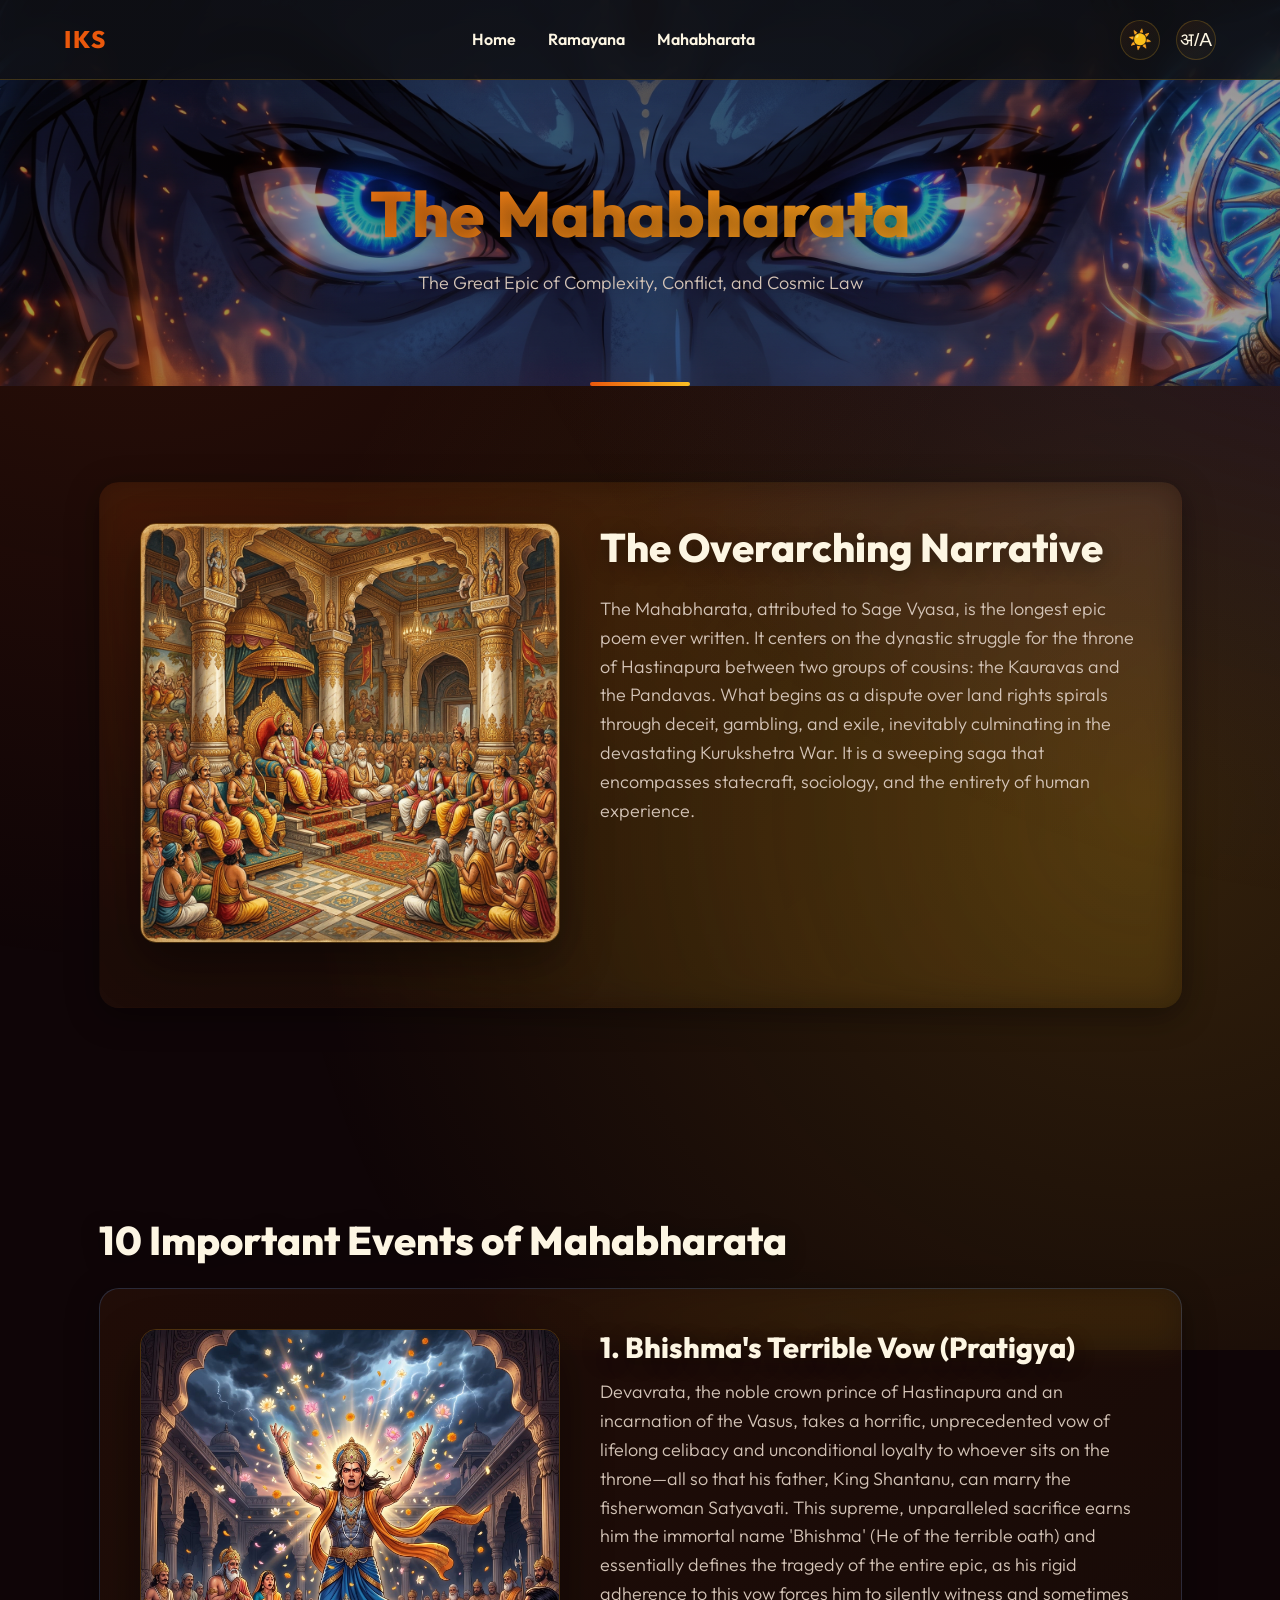
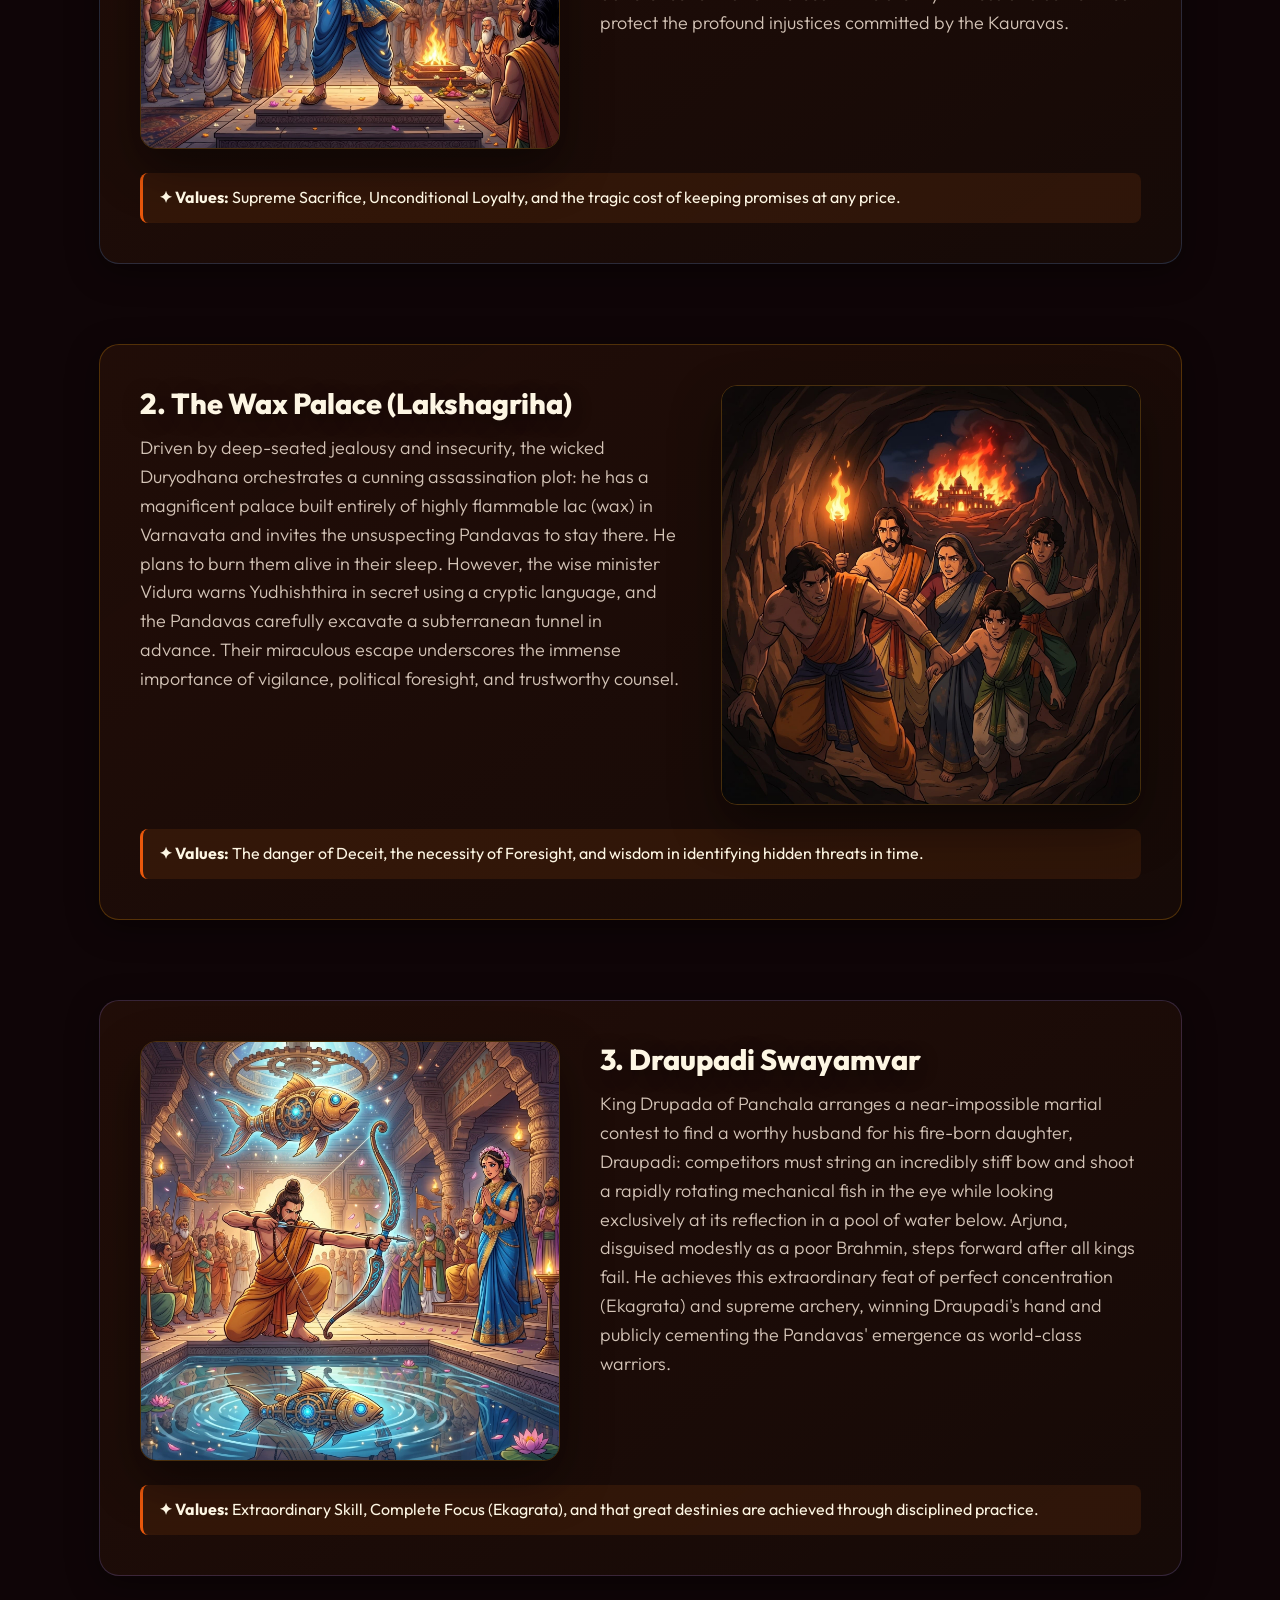
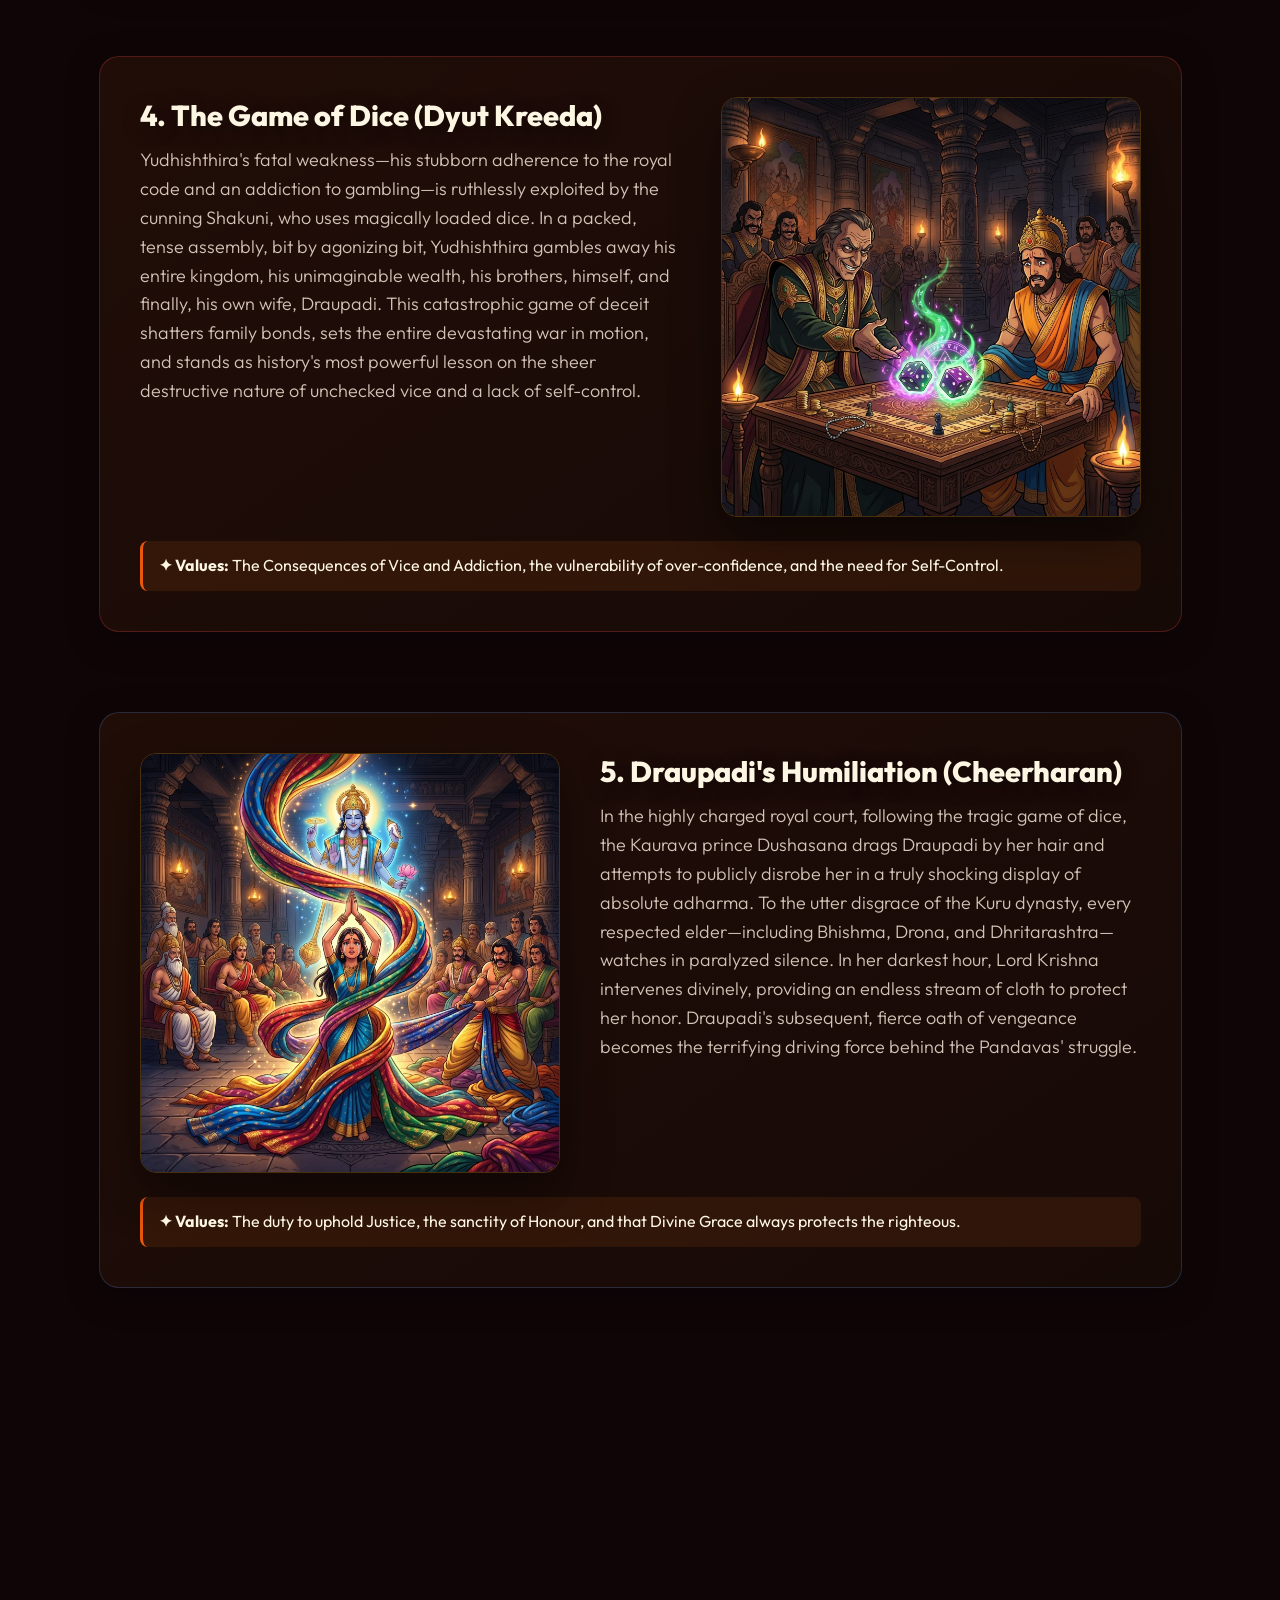
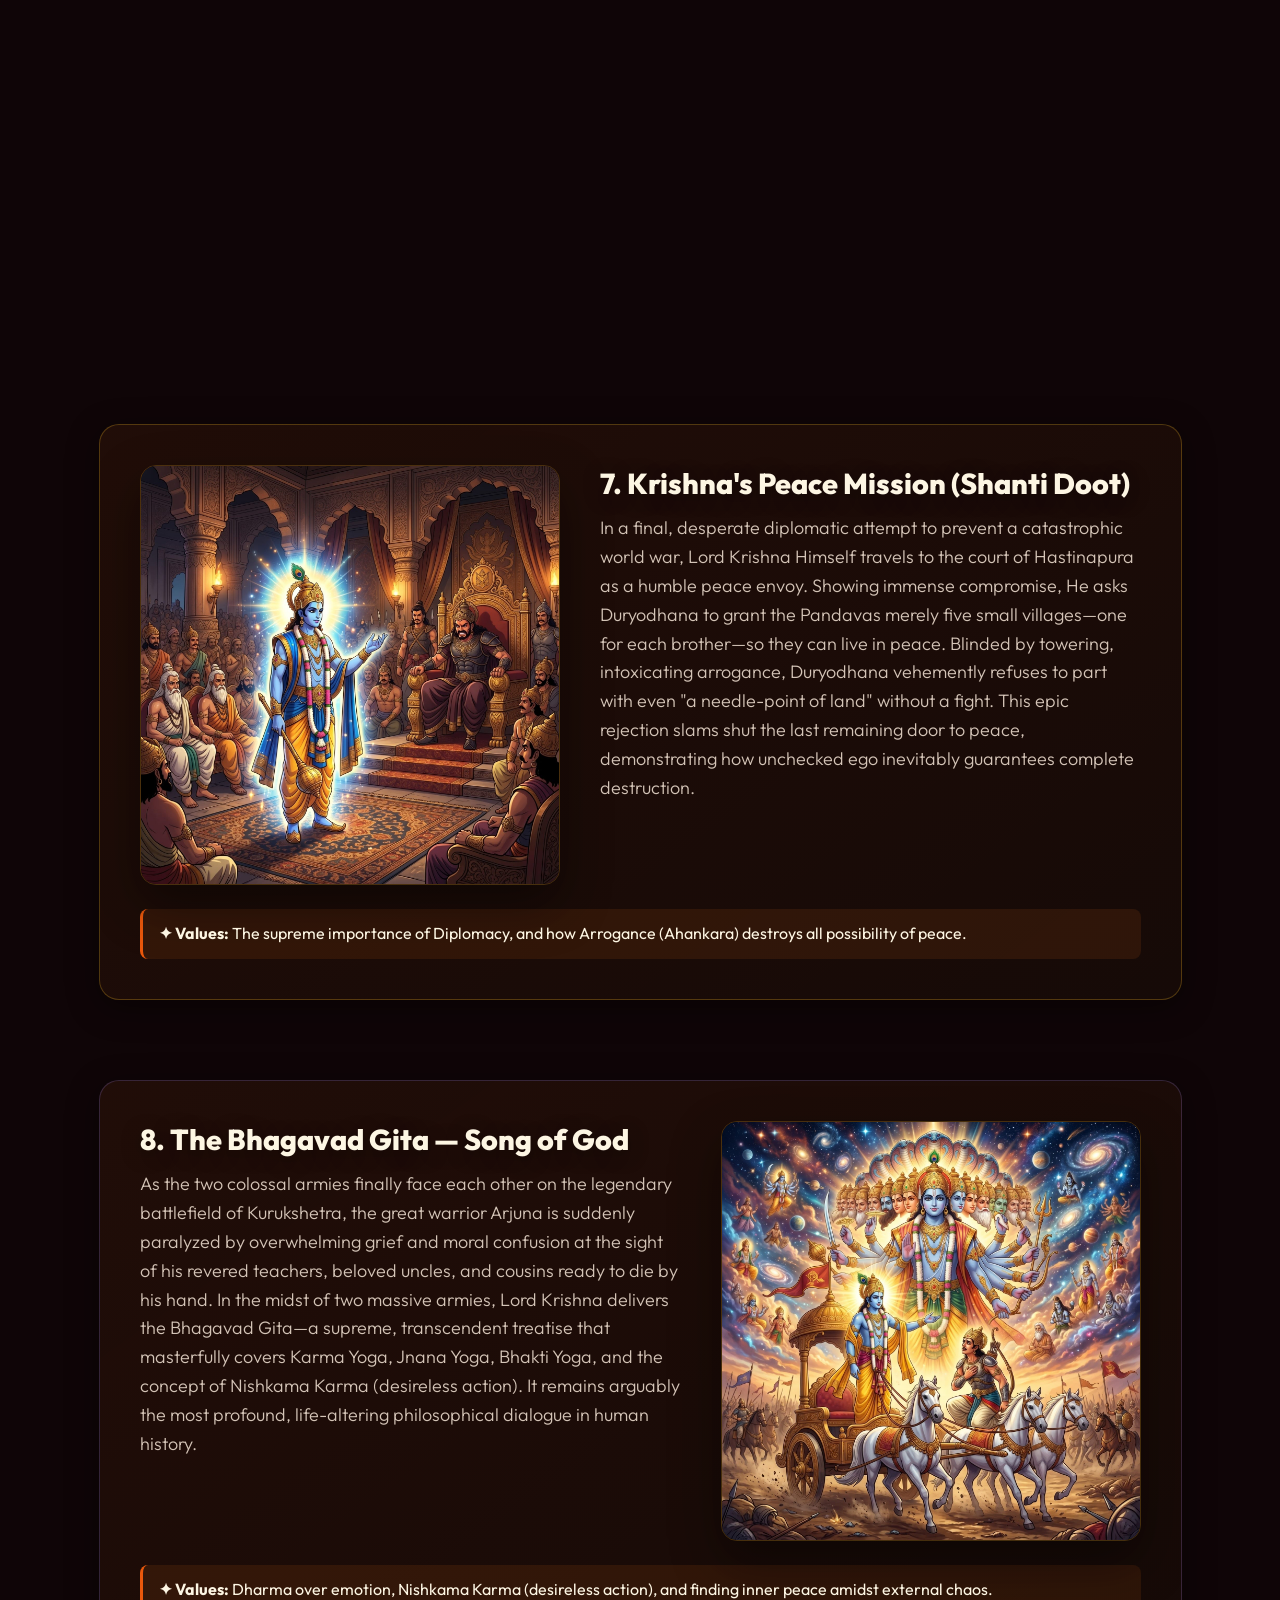
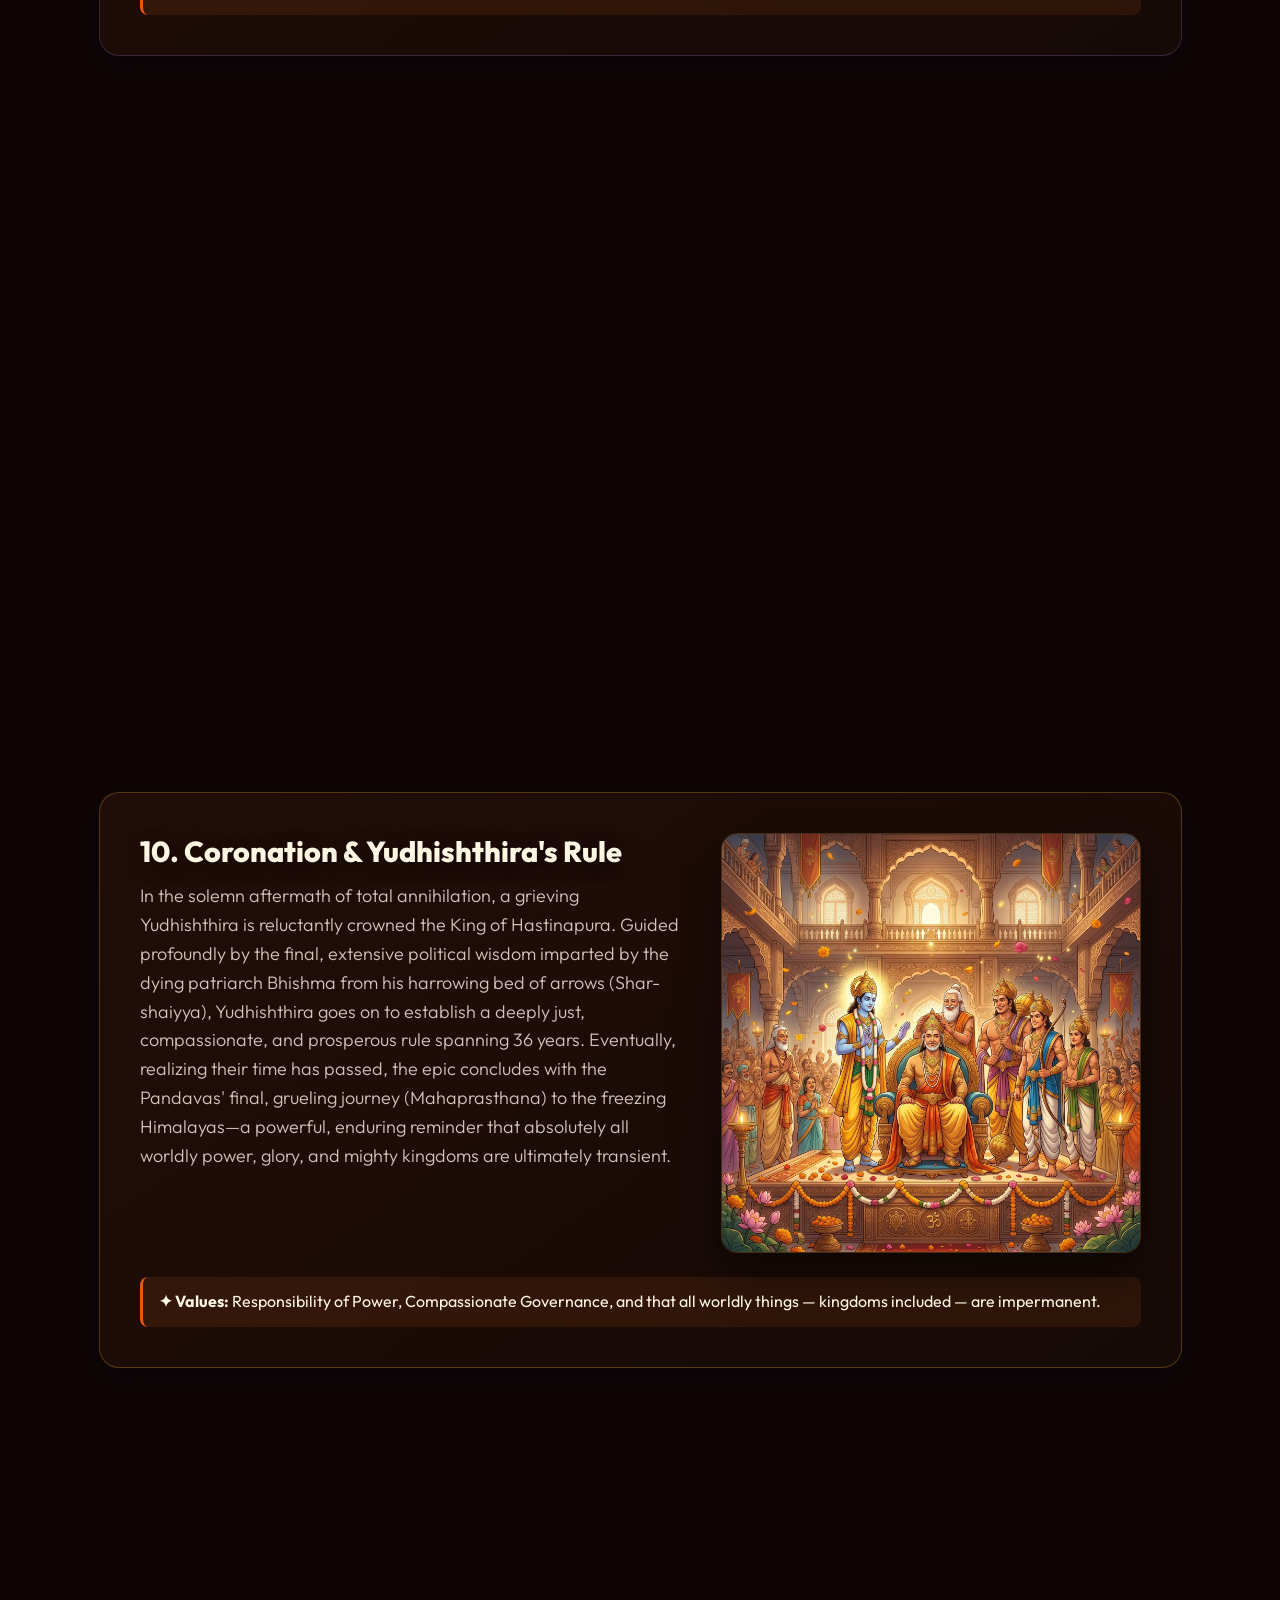
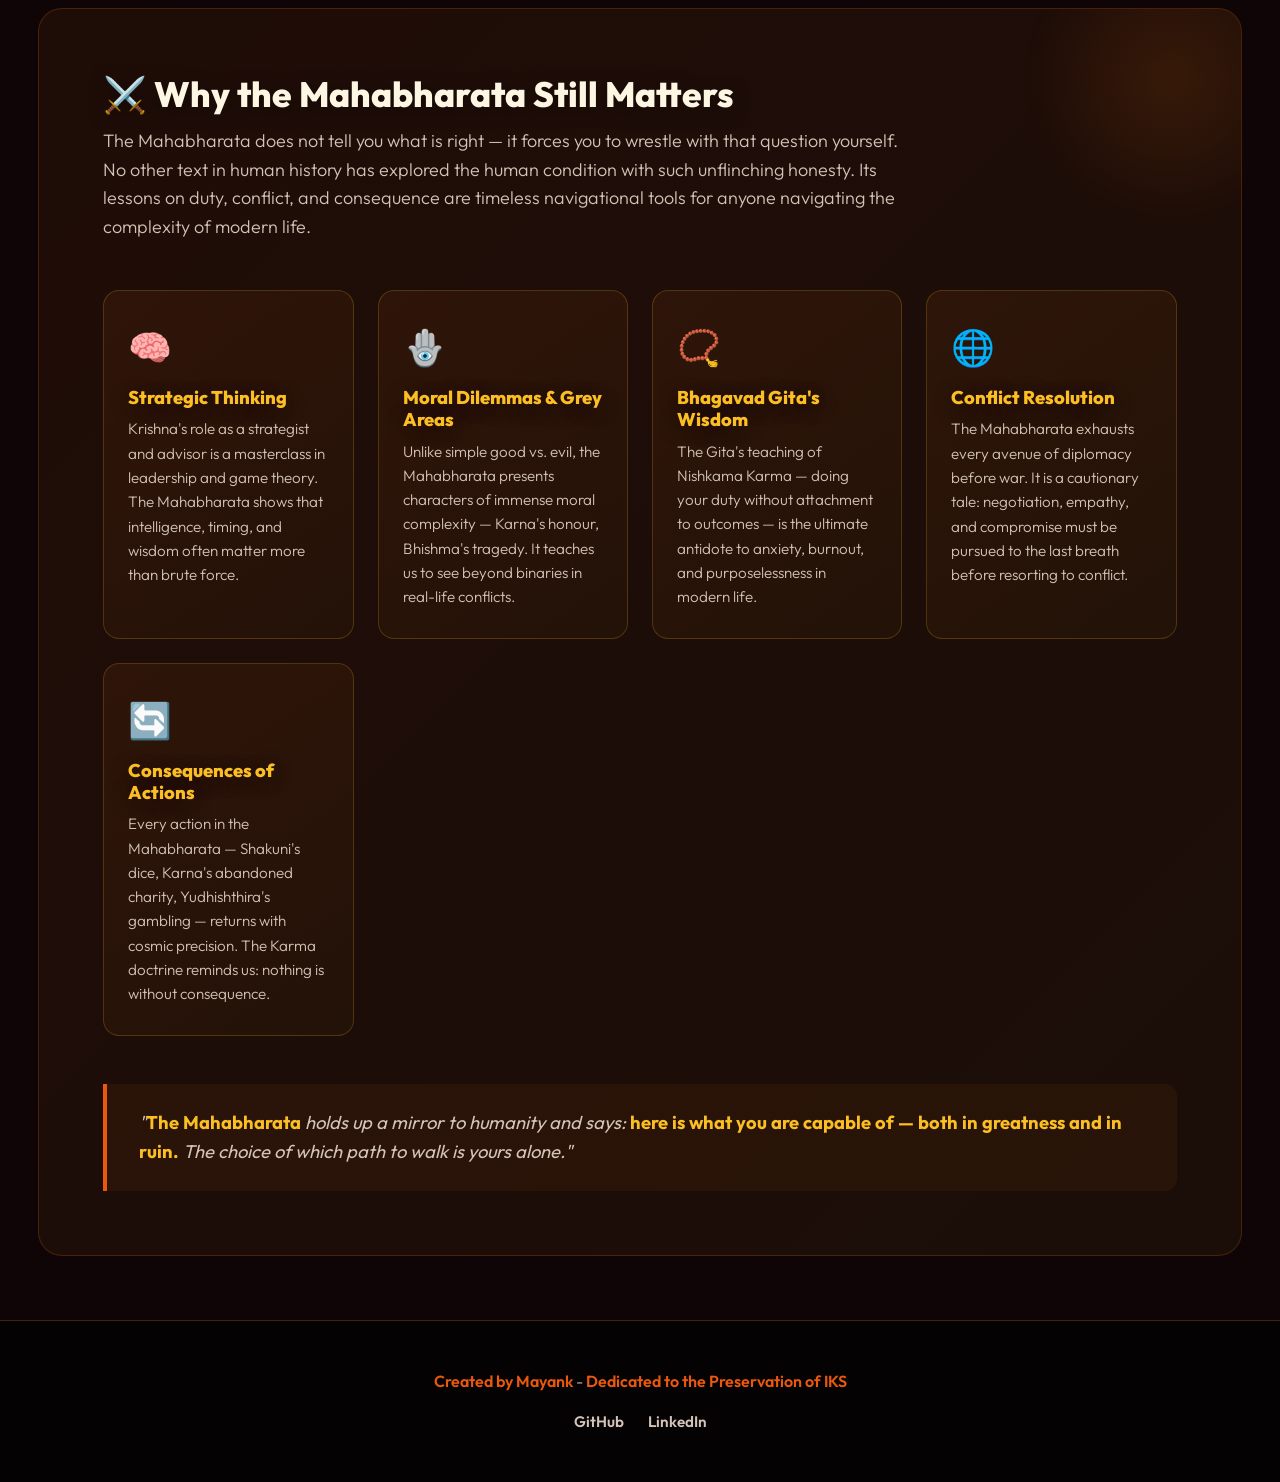
==== mahabharata.html @ 6fbc436e "Initial Commit" ====
<!DOCTYPE html>
<html lang="en">
<head>
    <meta charset="UTF-8">
    <meta name="viewport" content="width=device-width, initial-scale=1.0">
    <title>The Mahabharata - Indian Knowledge System</title>
    <meta name="description" content="Explore the Mahabharata, the complex narrative, characters, and the profound wisdom of the Bhagavad Gita.">
    <link rel="stylesheet" href="style.css">
</head>
<body class="lang-en">

    <nav>
        <a href="index.html" class="logo">
            <span class="en">IKS</span><span class="hi">आई.के.एस</span> <span style="color: var(--accent-primary);">
        </a>
        <ul class="nav-links">
            <li><a href="index.html"><span class="en">Home</span><span class="hi">होम</span></a></li>
            <li><a href="ramayana.html"><span class="en">Ramayana</span><span class="hi">रामायण</span></a></li>
            <li><a href="mahabharata.html"><span class="en">Mahabharata</span><span class="hi">महाभारत</span></a></li>
        </ul>
        <div class="controls">
            <button id="theme-toggle" class="icon-btn" title="Toggle Theme">☀️</button>
            <button id="lang-toggle" class="icon-btn" title="Toggle Language">अ/A</button>
        </div>
    </nav>

    <header class="page-header mahabharata-header fade-in">
        <h1><span class="en">The Mahabharata</span><span class="hi">महाभारत</span></h1>
        <p><span class="en">The Great Epic of Complexity, Conflict, and Cosmic Law</span><span class="hi">जटिलता, संघर्ष और ब्रह्मांडीय नियम का महान महाकाव्य</span></p>
    </header>

    <main class="content-section">
        <section class="fade-in">
            <div class="feature-block">
                <img src="images/hastinapura_court.png" alt="The royal court of Hastinapura">
                <h2><span class="en">The Overarching Narrative</span><span class="hi">समग्र कथा</span></h2>
                <p><span class="en">The Mahabharata, attributed to Sage Vyasa, is the longest epic poem ever written. It centers on the dynastic struggle for the throne of Hastinapura between two groups of cousins: the Kauravas and the Pandavas. What begins as a dispute over land rights spirals through deceit, gambling, and exile, inevitably culminating in the devastating Kurukshetra War. It is a sweeping saga that encompasses statecraft, sociology, and the entirety of human experience.</span><span class="hi">महर्षि व्यास द्वारा रचित महाभारत, अब तक लिखी गई सबसे लंबी महाकाव्य कविता है। यह हस्तिनापुर के सिंहासन के लिए चचेरे भाइयों के दो समूहों: कौरवों और पांडवों के बीच संघर्ष पर केंद्रित है। भूमि अधिकारों पर विवाद के रूप में जो शुरू होता है, वह छल, जुआ और वनवास से होते हुए कुरुक्षेत्र के विनाशकारी युद्ध में परिणत होता है।</span></p>
            </div>
        </section>

        <!-- 10 Events Section -->
        <section class="events-section">
            <h2 class="fade-in"><span class="en">10 Important Events of Mahabharata</span><span class="hi">महाभारत की 10 प्रमुख घटनाएँ</span></h2>

            <div class="feature-block glow-blue slide-left">
                <img src="images/m1.jpeg" alt="Bhishma's Vow">
                <h3><span class="en">1. Bhishma's Terrible Vow (Pratigya)</span><span class="hi">१. भीष्म प्रतिज्ञा</span></h3>
                <p><span class="en">Devavrata, the noble crown prince of Hastinapura and an incarnation of the Vasus, takes a horrific, unprecedented vow of lifelong celibacy and unconditional loyalty to whoever sits on the throne—all so that his father, King Shantanu, can marry the fisherwoman Satyavati. This supreme, unparalleled sacrifice earns him the immortal name 'Bhishma' (He of the terrible oath) and essentially defines the tragedy of the entire epic, as his rigid adherence to this vow forces him to silently witness and sometimes protect the profound injustices committed by the Kauravas.</span><span class="hi">हस्तिनापुर के महान युवराज और वसुओं के अवतार देवव्रत, आजीवन ब्रह्मचर्य और सिंहासन पर बैठने वाले के प्रति बिना शर्त निष्ठा का एक भयानक, अभूतपूर्व संकल्प लेते हैं—ताकि उनके पिता, राजा शांतनु, मछुआरे की बेटी सत्यवती से विवाह कर सकें। यह सर्वोच्च, अद्वितीय त्याग उन्हें 'भीष्म' (भयानक प्रतिज्ञा वाला) का अमर नाम देता है और अनिवार्य रूप से पूरे महाकाव्य की त्रासदी को परिभाषित करता है, क्योंकि इस व्रत के प्रति उनका कठोर पालन उन्हें कौरवों द्वारा किए गए गहरे अन्यायों को चुपचाप देखने और कभी-कभी उनकी रक्षा करने के लिए मजबूर करता है।</span></p>
                <div class="values"><strong><span class="en">✦ Values:</span><span class="hi">✦ मूल्य:</span></strong> <span class="en">Supreme Sacrifice, Unconditional Loyalty, and the tragic cost of keeping promises at any price.</span><span class="hi">सर्वोच्च त्याग, बिना शर्त निष्ठा, और किसी भी कीमत पर वचन निभाने की दुखद कीमत।</span></div>
            </div>

            <div class="feature-block right-img glow-amber slide-right">
                <img src="images/m2.jpeg" alt="The Wax Palace">
                <h3><span class="en">2. The Wax Palace (Lakshagriha)</span><span class="hi">२. लाक्षागृह षड्यंत्र</span></h3>
                <p><span class="en">Driven by deep-seated jealousy and insecurity, the wicked Duryodhana orchestrates a cunning assassination plot: he has a magnificent palace built entirely of highly flammable lac (wax) in Varnavata and invites the unsuspecting Pandavas to stay there. He plans to burn them alive in their sleep. However, the wise minister Vidura warns Yudhishthira in secret using a cryptic language, and the Pandavas carefully excavate a subterranean tunnel in advance. Their miraculous escape underscores the immense importance of vigilance, political foresight, and trustworthy counsel.</span><span class="hi">गहरी ईर्ष्या और असुरक्षा से प्रेरित होकर, दुष्ट दुर्योधन एक चतुर हत्या की साजिश रचता है: वह वारणावत में पूरी तरह से अत्यधिक ज्वलनशील लाख (मोम) से बना एक शानदार महल बनवाता है और वहां रहने के लिए अनजान पांडवों को आमंत्रित करता है। वह उन्हें नींद में जिंदा जलाने की योजना बनाता है। हालाँकि, बुद्धिमान मंत्री विदुर गुप्त भाषा का उपयोग करके युधिष्ठिर को चेतावनी देते हैं, और पांडव पहले से ही एक भूमिगत सुरंग खोद लेते हैं। उनका चमत्कारिक रूप से बचना सतर्कता, राजनीतिक दूरदर्शिता और भरोसेमंद सलाह के अपार महत्व को रेखांकित करता है।</span></p>
                <div class="values"><strong><span class="en">✦ Values:</span><span class="hi">✦ मूल्य:</span></strong> <span class="en">The danger of Deceit, the necessity of Foresight, and wisdom in identifying hidden threats in time.</span><span class="hi">छल का खतरा, दूरदर्शिता की आवश्यकता, और समय पर छिपे खतरों की पहचान में बुद्धिमानी।</span></div>
            </div>

            <div class="feature-block glow-purple slide-left">
                <img src="images/m3.jpeg" alt="Draupadi Swayamvar">
                <h3><span class="en">3. Draupadi Swayamvar</span><span class="hi">३. द्रौपदी स्वयंवर</span></h3>
                <p><span class="en">King Drupada of Panchala arranges a near-impossible martial contest to find a worthy husband for his fire-born daughter, Draupadi: competitors must string an incredibly stiff bow and shoot a rapidly rotating mechanical fish in the eye while looking exclusively at its reflection in a pool of water below. Arjuna, disguised modestly as a poor Brahmin, steps forward after all kings fail. He achieves this extraordinary feat of perfect concentration (Ekagrata) and supreme archery, winning Draupadi's hand and publicly cementing the Pandavas' emergence as world-class warriors.</span><span class="hi">पांचाल के राजा द्रुपद अपनी अग्नि से जन्मी बेटी, द्रौपदी के लिए एक योग्य पति खोजने के लिए लगभग असंभव मार्शल प्रतियोगिता का आयोजन करते हैं: प्रतियोगियों को एक अविश्वसनीय रूप से कठोर धनुष पर प्रत्यंचा चढ़ानी होती है और नीचे पानी के कुंड में केवल उसके प्रतिबिंब को देखते हुए तेजी से घूमती हुई यांत्रिक मछली की आंख में तीर मारना होता है। सभी राजाओं के विफल होने के बाद, एक गरीब ब्राह्मण के रूप में छद्म वेश में अर्जुन आगे आते हैं। वह पूर्ण एकाग्रता और सर्वोच्च तीरंदाजी का यह असाधारण कार्य करते हैं, द्रौपदी का हाथ जीतते हैं और सार्वजनिक रूप से विश्व स्तरीय योद्धाओं के रूप में पांडवों के उदय को मजबूत करते हैं।</span></p>
                <div class="values"><strong><span class="en">✦ Values:</span><span class="hi">✦ मूल्य:</span></strong> <span class="en">Extraordinary Skill, Complete Focus (Ekagrata), and that great destinies are achieved through disciplined practice.</span><span class="hi">असाधारण कौशल, पूर्ण एकाग्रता (एकाग्रता), और महान नियति अनुशासित अभ्यास से प्राप्त होती है।</span></div>
            </div>

            <div class="feature-block right-img glow-red slide-right">
                <img src="images/m4.jpeg" alt="The Game of Dice">
                <h3><span class="en">4. The Game of Dice (Dyut Kreeda)</span><span class="hi">४. द्यूत क्रीड़ा</span></h3>
                <p><span class="en">Yudhishthira's fatal weakness—his stubborn adherence to the royal code and an addiction to gambling—is ruthlessly exploited by the cunning Shakuni, who uses magically loaded dice. In a packed, tense assembly, bit by agonizing bit, Yudhishthira gambles away his entire kingdom, his unimaginable wealth, his brothers, himself, and finally, his own wife, Draupadi. This catastrophic game of deceit shatters family bonds, sets the entire devastating war in motion, and stands as history's most powerful lesson on the sheer destructive nature of unchecked vice and a lack of self-control.</span><span class="hi">युधिष्ठिर की घातक कमजोरी—शाही संहिता का कठोरता से पालन और जुए की लत—का चालाक शकुनि द्वारा बेरहमी से फायदा उठाया जाता है, जो जादुई रूप से नियंत्रित पासे का उपयोग करता है। एक भरी हुई, तनावपूर्ण सभा में, धीरे-धीरे, युधिष्ठिर अपना पूरा राज्य, अपनी अकल्पनीय संपत्ति, अपने भाइयों, खुद को और अंततः, अपनी पत्नी, द्रौपदी को दांव पर लगा देते हैं। छल का यह विनाशकारी खेल पारिवारिक बंधनों को तोड़ देता है, पूरे विनाशकारी युद्ध को गति देता है, और अनियंत्रित बुराई और आत्म-नियंत्रण की कमी की विनाशकारी प्रकृति पर इतिहास के सबसे शक्तिशाली सबक के रूप में खड़ा है।</span></p>
                <div class="values"><strong><span class="en">✦ Values:</span><span class="hi">✦ मूल्य:</span></strong> <span class="en">The Consequences of Vice and Addiction, the vulnerability of over-confidence, and the need for Self-Control.</span><span class="hi">व्यसन और लत के परिणाम, अति-आत्मविश्वास की कमज़ोरी, और आत्म-नियंत्रण की आवश्यकता।</span></div>
            </div>

            <div class="feature-block glow-blue slide-left">
                <img src="images/m5.jpeg" alt="Draupadi Cheerharan">
                <h3><span class="en">5. Draupadi's Humiliation (Cheerharan)</span><span class="hi">५. द्रौपदी चीरहरण</span></h3>
                <p><span class="en">In the highly charged royal court, following the tragic game of dice, the Kaurava prince Dushasana drags Draupadi by her hair and attempts to publicly disrobe her in a truly shocking display of absolute adharma. To the utter disgrace of the Kuru dynasty, every respected elder—including Bhishma, Drona, and Dhritarashtra—watches in paralyzed silence. In her darkest hour, Lord Krishna intervenes divinely, providing an endless stream of cloth to protect her honor. Draupadi's subsequent, fierce oath of vengeance becomes the terrifying driving force behind the Pandavas' struggle.</span><span class="hi">शाही दरबार में, जुए के दुखद खेल के बाद, कौरव राजकुमार दुशासन द्रौपदी को उसके बालों से घसीटता है और पूर्ण अधर्म के एक चौंकाने वाले प्रदर्शन में उसे सार्वजनिक रूप से निर्वस्त्र करने का प्रयास करता है। कुरु वंश के घोर अपमान के लिए, हर सम्मानित बुजुर्ग—जिसमें भीष्म, द्रोण और धृतराष्ट्र शामिल हैं—लकवाग्रस्त मौन में देखते हैं। उसके सबसे अंधकारमय समय में, भगवान कृष्ण दिव्य रूप से हस्तक्षेप करते हैं, उसके सम्मान की रक्षा के लिए कपड़े की एक अंतहीन धारा प्रदान करते हैं। द्रौपदी की बाद की, प्रतिशोध की भयंकर शपथ पांडवों के संघर्ष के पीछे भयानक प्रेरक शक्ति बन जाती है।</span></p>
                <div class="values"><strong><span class="en">✦ Values:</span><span class="hi">✦ मूल्य:</span></strong> <span class="en">The duty to uphold Justice, the sanctity of Honour, and that Divine Grace always protects the righteous.</span><span class="hi">न्याय बनाए रखने का कर्तव्य, सम्मान की पवित्रता, और दिव्य कृपा हमेशा धर्मी की रक्षा करती है।</span></div>
            </div>

            <div class="feature-block right-img glow-green slide-right">
                <img src="images/m6.jpeg" alt="Thirteen Years of Exile">
                <h3><span class="en">6. Thirteen Years of Exile & Incognito</span><span class="hi">६. वनवास और अज्ञातवास</span></h3>
                <p><span class="en">Bound by the harsh terms of their defeat in the dice game, the royal Pandavas are forced to endure 12 grueling years of forest exile (Vanvas) followed by 1 terrifying year living completely incognito (Agyatavas) in the kingdom of Virata. Rather than despairing, they use this transformative period to develop profound patience, massive physical endurance, and deep spiritual clarity. Arjuna travels to the heavens to acquire devastating divine weapons (Divyastras) from Lord Shiva and Indra, proving that periods of intense hardship are crucial crucibles for ultimate preparation.</span><span class="hi">पासे के खेल में अपनी हार की कठोर शर्तों से बंधे, शाही पांडवों को जंगल में 12 साल के थकाऊ वनवास (वनवास) और उसके बाद विराट के राज्य में पूरी तरह से अज्ञात (अज्ञातवास) रहने वाले 1 भयानक साल को सहन करने के लिए मजबूर किया जाता है। निराश होने के बजाय, वे इस परिवर्तनकारी अवधि का उपयोग गहरा धैर्य, विशाल शारीरिक सहनशक्ति और गहरी आध्यात्मिक स्पष्टता विकसित करने के लिए करते हैं। अर्जुन भगवान शिव और इंद्र से विनाशकारी दिव्य अस्त्र (दिव्यास्त्र) प्राप्त करने के लिए स्वर्ग की यात्रा करते हैं, यह साबित करते हुए कि तीव्र कठिनाई की अवधि अंतिम तैयारी के लिए महत्वपूर्ण क्रूसिबल हैं।</span></p>
                <div class="values"><strong><span class="en">✦ Values:</span><span class="hi">✦ मूल्य:</span></strong> <span class="en">Resilience under adversity, Patience as strength, and using hardship as a period of deep Preparation.</span><span class="hi">विपरीत परिस्थितियों में लचीलापन, शक्ति के रूप में धैर्य, और कठिनाई का उपयोग गहरी तैयारी के समय के रूप में करना।</span></div>
            </div>

            <div class="feature-block glow-gold slide-left">
                <img src="images/m7.jpeg" alt="Krishna's Peace Mission">
                <h3><span class="en">7. Krishna's Peace Mission (Shanti Doot)</span><span class="hi">७. कृष्ण का शांति प्रस्ताव</span></h3>
                <p><span class="en">In a final, desperate diplomatic attempt to prevent a catastrophic world war, Lord Krishna Himself travels to the court of Hastinapura as a humble peace envoy. Showing immense compromise, He asks Duryodhana to grant the Pandavas merely five small villages—one for each brother—so they can live in peace. Blinded by towering, intoxicating arrogance, Duryodhana vehemently refuses to part with even "a needle-point of land" without a fight. This epic rejection slams shut the last remaining door to peace, demonstrating how unchecked ego inevitably guarantees complete destruction.</span><span class="hi">एक विनाशकारी विश्व युद्ध को रोकने के लिए एक अंतिम, हताश राजनयिक प्रयास में, भगवान कृष्ण स्वयं हस्तिनापुर के दरबार में एक विनम्र शांतिदूत के रूप में यात्रा करते हैं। अत्यधिक समझौता दिखाते हुए, वह दुर्योधन से पांडवों को केवल पांच छोटे गांव—प्रत्येक भाई के लिए एक—देने के लिए कहते हैं ताकि वे शांति से रह सकें। ऊंचे, नशीले अहंकार से अंधे होकर, दुर्योधन बिना लड़े "सुई की नोक के बराबर जमीन" देने से भी दृढ़ता से इनकार कर देता है। यह महाकाव्य अस्वीकृति शांति के अंतिम शेष द्वार को बंद कर देती है, यह प्रदर्शित करती है कि कैसे अनियंत्रित अहंकार अनिवार्य रूप से पूर्ण विनाश की गारंटी देता है।</span></p>
                <div class="values"><strong><span class="en">✦ Values:</span><span class="hi">✦ मूल्य:</span></strong> <span class="en">The supreme importance of Diplomacy, and how Arrogance (Ahankara) destroys all possibility of peace.</span><span class="hi">कूटनीति का सर्वोच्च महत्व, और कैसे अहंकार शांति की सभी संभावनाओं को नष्ट कर देता है।</span></div>
            </div>

            <div class="feature-block right-img glow-purple slide-right">
                <img src="images/m8.jpeg" alt="The Bhagavad Gita">
                <h3><span class="en">8. The Bhagavad Gita — Song of God</span><span class="hi">८. भगवद्गीता — ईश्वर का गीत</span></h3>
                <p><span class="en">As the two colossal armies finally face each other on the legendary battlefield of Kurukshetra, the great warrior Arjuna is suddenly paralyzed by overwhelming grief and moral confusion at the sight of his revered teachers, beloved uncles, and cousins ready to die by his hand. In the midst of two massive armies, Lord Krishna delivers the Bhagavad Gita—a supreme, transcendent treatise that masterfully covers Karma Yoga, Jnana Yoga, Bhakti Yoga, and the concept of Nishkama Karma (desireless action). It remains arguably the most profound, life-altering philosophical dialogue in human history.</span><span class="hi">जब दोनों विशाल सेनाएं अंततः कुरुक्षेत्र के पौराणिक युद्ध के मैदान में एक-दूसरे का सामना करती हैं, तो महान योद्धा अर्जुन अपने आदरणीय शिक्षकों, प्यारे चाचाओं और चचेरे भाइयों को अपने हाथों से मरने के लिए तैयार देखकर भारी दुःख और नैतिक भ्रम से अचानक लकवाग्रस्त हो जाता है। दो विशाल सेनाओं के बीच, भगवान कृष्ण भगवद्गीता—एक सर्वोच्च, पारलौकिक ग्रंथ जो कुशलतापूर्वक कर्म योग, ज्ञान योग, भक्ति योग और निष्काम कर्म (इच्छारहित क्रिया) की अवधारणा को शामिल करता है—सुनाते हैं। यह यकीनन मानव इतिहास में सबसे गहरा, जीवन बदलने वाला दार्शनिक संवाद बना हुआ है।</span></p>
                <div class="values"><strong><span class="en">✦ Values:</span><span class="hi">✦ मूल्य:</span></strong> <span class="en">Dharma over emotion, Nishkama Karma (desireless action), and finding inner peace amidst external chaos.</span><span class="hi">भावना पर धर्म, निष्काम कर्म (निस्वार्थ क्रिया), और बाहरी अराजकता के बीच आंतरिक शांति खोजना।</span></div>
            </div>

            <div class="feature-block glow-red slide-left">
                <img src="images/m9.jpeg" alt="The Kurukshetra War">
                <h3><span class="en">9. The Kurukshetra War (18 Days)</span><span class="hi">९. कुरुक्षेत्र का महायुद्ध</span></h3>
                <p><span class="en">The devastating, blood-soaked Kurukshetra war rages for 18 brutal days, witnessing the tragic perishing of millions of soldiers. Once-invincible warriors and honorable legends like Bhishma, Drona, Karna, and the valiant youth Abhimanyu inevitably fall on the bloodied earth. Ultimately, the war is won by the Pandavas through the strategic brilliance of Lord Krishna, but it comes at a catastrophic, heartbreaking cost—almost everyone they ever loved is dead. The Mahabharata poignantly teaches that war, even an entirely just and righteous one, is a profound human tragedy that leaves behind no true, unscarred victor.</span><span class="hi">विनाशकारी, खून से सना कुरुक्षेत्र का युद्ध 18 क्रूर दिनों तक चलता है, जो लाखों सैनिकों के दुखद विनाश का गवाह बनता है। भीष्म, द्रोण, कर्ण और बहादुर युवा अभिमन्यु जैसे कभी अजेय योद्धा और सम्मानीय महापुरूष खून से सनी धरती पर गिर जाते हैं। अंततः, भगवान कृष्ण की रणनीतिक प्रतिभा के माध्यम से पांडवों द्वारा युद्ध जीत लिया जाता है, लेकिन यह एक विनाशकारी, दिल दहला देने वाली कीमत पर आता है—लगभग हर कोई जिसे उन्होंने कभी प्यार किया था, मर चुका है। महाभारत मार्मिक रूप से सिखाता है कि युद्ध, यहां तक कि एक पूरी तरह से न्यायसंगत और धर्मी भी, एक गहरी मानवीय त्रासदी है जो पीछे कोई सच्चा, बेदाग विजेता नहीं छोड़ती है।</span></p>
                <div class="values"><strong><span class="en">✦ Values:</span><span class="hi">✦ मूल्य:</span></strong> <span class="en">The futility and destruction of War, and that even a righteous victory comes at an unbearable human cost.</span><span class="hi">युद्ध की व्यर्थता और विनाश, और यह कि एक धर्मी विजय भी असहनीय मानवीय कीमत पर आती है।</span></div>
            </div>

            <div class="feature-block right-img glow-gold slide-right">
                <img src="images/m10.jpeg" alt="Coronation of Yudhishthira">
                <h3><span class="en">10. Coronation & Yudhishthira's Rule</span><span class="hi">१०. राज्याभिषेक और युधिष्ठिर का शासन</span></h3>
                <p><span class="en">In the solemn aftermath of total annihilation, a grieving Yudhishthira is reluctantly crowned the King of Hastinapura. Guided profoundly by the final, extensive political wisdom imparted by the dying patriarch Bhishma from his harrowing bed of arrows (Shar-shaiyya), Yudhishthira goes on to establish a deeply just, compassionate, and prosperous rule spanning 36 years. Eventually, realizing their time has passed, the epic concludes with the Pandavas' final, grueling journey (Mahaprasthana) to the freezing Himalayas—a powerful, enduring reminder that absolutely all worldly power, glory, and mighty kingdoms are ultimately transient.</span><span class="hi">पूर्ण विनाश के गंभीर परिणाम में, एक दुखी युधिष्ठिर को अनिच्छा से हस्तिनापुर के राजा का ताज पहनाया जाता है। बाणों की अपनी दर्दनाक शय्या (शर-शय्या) से मरते हुए कुलपति भीष्म द्वारा प्रदान की गई अंतिम, व्यापक राजनीतिक बुद्धिमत्ता द्वारा गहराई से निर्देशित, युधिष्ठिर 36 वर्षों तक चलने वाले एक अत्यंत न्यायपूर्ण, दयालु और समृद्ध शासन की स्थापना करते हैं। अंततः, यह महसूस करते हुए कि उनका समय बीत चुका है, महाकाव्य पांडवों की बर्फीले हिमालय की अंतिम, भीषण यात्रा (महाप्रस्थान) के साथ समाप्त होता है—एक शक्तिशाली, स्थायी अनुस्मारक कि पूरी तरह से सभी सांसारिक शक्ति, महिमा और शक्तिशाली राज्य अंततः क्षणभंगुर हैं।</span></p>
                <div class="values"><strong><span class="en">✦ Values:</span><span class="hi">✦ मूल्य:</span></strong> <span class="en">Responsibility of Power, Compassionate Governance, and that all worldly things — kingdoms included — are impermanent.</span><span class="hi">शक्ति की जिम्मेदारी, करुणामय शासन, और सभी सांसारिक चीजें — राज्य सहित — अनित्य हैं।</span></div>
            </div>

        </section>

        <!-- ── Conclusion: Importance & Values of the Mahabharata ── -->
        <section class="epic-conclusion content-section fade-in">
            <h2><span class="en">⚔️ Why the Mahabharata Still Matters</span><span class="hi">⚔️ महाभारत आज भी क्यों प्रासंगिक है</span></h2>
            <p><span class="en">The Mahabharata does not tell you what is right — it forces you to wrestle with that question yourself. No other text in human history has explored the human condition with such unflinching honesty. Its lessons on duty, conflict, and consequence are timeless navigational tools for anyone navigating the complexity of modern life.</span><span class="hi">महाभारत आपको नहीं बताती कि क्या सही है — यह आपको उस प्रश्न से स्वयं जूझने पर मजबूर करती है। मानव इतिहास में किसी अन्य ग्रंथ ने मानवीय स्थिति को इतनी निर्भीकता से नहीं समझाया है।</span></p>

            <div class="value-cards">
                <div class="value-card fade-in">
                    <span class="value-card-icon">🧠</span>
                    <h4><span class="en">Strategic Thinking</span><span class="hi">रणनीतिक चिंतन</span></h4>
                    <p><span class="en">Krishna's role as a strategist and advisor is a masterclass in leadership and game theory. The Mahabharata shows that intelligence, timing, and wisdom often matter more than brute force.</span><span class="hi">कृष्ण की रणनीतिकार और सलाहकार की भूमिका नेतृत्व और खेल सिद्धांत का एक मास्टरक्लास है। महाभारत दिखाती है कि बुद्धि, समय और ज्ञान अक्सर कच्ची शक्ति से अधिक मायने रखते हैं।</span></p>
                </div>
                <div class="value-card fade-in">
                    <span class="value-card-icon">🪬</span>
                    <h4><span class="en">Moral Dilemmas & Grey Areas</span><span class="hi">नैतिक दुविधाएं और ग्रे क्षेत्र</span></h4>
                    <p><span class="en">Unlike simple good vs. evil, the Mahabharata presents characters of immense moral complexity — Karna's honour, Bhishma's tragedy. It teaches us to see beyond binaries in real-life conflicts.</span><span class="hi">सरल अच्छाई बनाम बुराई के विपरीत, महाभारत अत्यंत नैतिक जटिलता के पात्र प्रस्तुत करती है। यह हमें वास्तविक जीवन के संघर्षों में द्विआधारी सोच से परे देखना सिखाती है।</span></p>
                </div>
                <div class="value-card fade-in">
                    <span class="value-card-icon">📿</span>
                    <h4><span class="en">Bhagavad Gita's Wisdom</span><span class="hi">भगवद्गीता का ज्ञान</span></h4>
                    <p><span class="en">The Gita's teaching of Nishkama Karma — doing your duty without attachment to outcomes — is the ultimate antidote to anxiety, burnout, and purposelessness in modern life.</span><span class="hi">गीता की निष्काम कर्म की शिक्षा — परिणामों से आसक्ति के बिना अपना कर्तव्य निभाना — आधुनिक जीवन में चिंता और उद्देश्यहीनता का अंतिम समाधान है।</span></p>
                </div>
                <div class="value-card fade-in">
                    <span class="value-card-icon">🌐</span>
                    <h4><span class="en">Conflict Resolution</span><span class="hi">संघर्ष समाधान</span></h4>
                    <p><span class="en">The Mahabharata exhausts every avenue of diplomacy before war. It is a cautionary tale: negotiation, empathy, and compromise must be pursued to the last breath before resorting to conflict.</span><span class="hi">महाभारत युद्ध से पहले कूटनीति के हर रास्ते को आजमाती है। यह एक चेतावनी की कहानी है: संघर्ष का सहारा लेने से पहले बातचीत और समझौते को अंतिम सांस तक अपनाना चाहिए।</span></p>
                </div>
                <div class="value-card fade-in">
                    <span class="value-card-icon">🔄</span>
                    <h4><span class="en">Consequences of Actions</span><span class="hi">कर्मों के परिणाम</span></h4>
                    <p><span class="en">Every action in the Mahabharata — Shakuni's dice, Karna's abandoned charity, Yudhishthira's gambling — returns with cosmic precision. The Karma doctrine reminds us: nothing is without consequence.</span><span class="hi">महाभारत में हर कार्य — शकुनि के पासे, कर्ण का त्यागा हुआ दान — ब्रह्मांडीय सटीकता के साथ वापस आता है। कर्म सिद्धांत याद दिलाता है: कुछ भी परिणाम के बिना नहीं है।</span></p>
                </div>
                <div class="value-card fade-in">
                    <span class="value-card-icon">🕊️</span>
                    <h4><span class="en">Cost of War & Peace</span><span class="hi">युद्ध और शांति की कीमत</span></h4>
                    <p><span class="en">The Pandavas won the war but lost almost everyone they loved. The Mahabharata is an anti-war epic at its core — teaching that even a righteous war is a failure of human wisdom and negotiation.</span><span class="hi">पांडवों ने युद्ध जीता पर अपने लगभग सभी प्रियजनों को खो दिया। महाभारत अपने मूल में एक युद्ध-विरोधी महाकाव्य है — यह सिखाती है कि एक धर्मी युद्ध भी मानवीय बुद्धि की विफलता है।</span></p>
                </div>
            </div>

            <div class="conclusion-quote">
                <span class="en">"<strong>The Mahabharata</strong> holds up a mirror to humanity and says: <strong>here is what you are capable of — both in greatness and in ruin.</strong> The choice of which path to walk is yours alone."</span>
                <span class="hi">"<strong>महाभारत</strong> मानवता के सामने एक दर्पण रखती है और कहती है: <strong>यहाँ देखो तुम किस चीज़ के सक्षम हो — महानता में भी और विनाश में भी।</strong> किस राह पर चलना है, यह चुनाव केवल तुम्हारा है।"</span>
            </div>
        </section>

    </main>

    <footer>
        <div class="footer-content">
            <p><span class="en">Created by</span><span class="hi">निर्माता:</span> <span>Mayank</span> - <span class="en">Dedicated to the Preservation of IKS</span><span class="hi">भारतीय ज्ञान परंपरा के संरक्षण को समर्पित</span></p>
            <div class="social-links">
                <a href="https://github.com/PoisonMunna" target="_blank" title="GitHub">GitHub</a>
                <a href="https://linkedin.com/in/mayank-raj-067248341" target="_blank" title="LinkedIn">LinkedIn</a>
            </div>
        </div>
    </footer>

    <script src="script.js"></script>
</body>
</html>
---- style.css ----
@import url('https://fonts.googleapis.com/css2?family=Outfit:wght@300;400;600;800&display=swap');

:root {
  --bg-dark: #0f0507;
  --bg-darker: #050203;
  --bg-aura-1: rgba(234, 88, 12, 0.15);
  --bg-aura-2: rgba(251, 191, 36, 0.15);
  --bg-aura-3: rgba(139, 92, 246, 0.15);
  --text-main: #fdf6e3;
  --text-muted: #d4c4b7;
  --accent-primary: #ea580c;
  --accent-secondary: #fbbf24;
  --accent-tertiary: #8b5cf6;
  --glass-bg: linear-gradient(145deg, rgba(249, 115, 22, 0.08) 0%, rgba(251, 191, 36, 0.03) 100%);
  --glass-border: rgba(251, 191, 36, 0.2);
  --glass-shadow: 0 8px 32px 0 rgba(0, 0, 0, 0.4);
  --nav-height: 80px;
}

body.light-theme {
  --bg-dark: #fdf8f0;
  --bg-darker: #f4ebd8;
  --bg-aura-1: rgba(234, 88, 12, 0.12);
  --bg-aura-2: rgba(251, 191, 36, 0.12);
  --bg-aura-3: rgba(139, 92, 246, 0.1);
  --text-main: #2d1810;
  --text-muted: #6d4c41;
  --glass-bg: linear-gradient(145deg, rgba(255, 255, 255, 0.8) 0%, rgba(255, 245, 235, 0.5) 100%);
  --glass-border: rgba(249, 115, 22, 0.25);
  --glass-shadow: 0 8px 32px 0 rgba(234, 88, 12, 0.15);
}

* {
  margin: 0;
  padding: 0;
  box-sizing: border-box;
}

body {
  font-family: 'Outfit', sans-serif;
  background-color: var(--bg-dark);
  color: var(--text-main);
  line-height: 1.6;
  overflow-x: hidden;
  opacity: 0;
  animation: pageLoadFade 1s ease-in forwards;
  transition: background-color 0.4s ease, color 0.4s ease;
}

body::before, body::after {
  content: '';
  position: fixed;
  top: -50vh;
  left: -50vw;
  width: 200vw;
  height: 200vh;
  z-index: -3;
  pointer-events: none;
  transition: background 0.6s ease;
}

body::before {
  background: radial-gradient(circle at 30% 30%, var(--bg-aura-1), transparent 40%),
              radial-gradient(circle at 70% 70%, var(--bg-aura-2), transparent 40%);
  animation: floatAura1 25s infinite ease-in-out alternate;
}

body::after {
  background: radial-gradient(circle at 80% 20%, var(--bg-aura-3), transparent 40%);
  animation: floatAura2 30s infinite ease-in-out alternate-reverse;
}

@keyframes floatAura1 {
  0% { transform: translate(0, 0) scale(1); }
  100% { transform: translate(15vw, 15vh) scale(1.2) rotate(15deg); }
}

@keyframes floatAura2 {
  0% { transform: translate(0, 0) scale(1); }
  100% { transform: translate(-15vw, 20vh) scale(1.3) rotate(-15deg); }
}

@keyframes pageLoadFade {
  to { opacity: 1; }
}

/* Language Toggle Logic */
body.lang-hi .en { display: none !important; }
body.lang-en .hi { display: none !important; }

/* Typography */
h1, h2, h3, h4 {
  font-weight: 800;
  line-height: 1.2;
  text-shadow: 0 4px 20px rgba(0,0,0,0.4);
}

body.light-theme h1, body.light-theme h2, body.light-theme h3, body.light-theme h4 {
  text-shadow: 0 2px 10px rgba(234, 88, 12, 0.15);
}

h1 {
  font-size: 4rem;
  background: linear-gradient(135deg, var(--accent-primary), var(--accent-secondary), #ffed4a);
  background-size: 200% 200%;
  animation: gradientFlow 5s ease infinite;
  -webkit-background-clip: text;
  -webkit-text-fill-color: transparent;
  margin-bottom: 1rem;
}

h2 {
  font-size: 2.5rem;
  margin-bottom: 1.5rem;
  color: var(--text-main);
}

p {
  font-size: 1.125rem;
  color: var(--text-muted);
  margin-bottom: 1.5rem;
  font-weight: 300;
}

/* Navigation */
nav {
  position: fixed;
  top: 0;
  width: 100%;
  height: var(--nav-height);
  display: flex;
  justify-content: space-between;
  align-items: center;
  padding: 0 5%;
  background: linear-gradient(135deg, rgba(15, 16, 21, 0.9) 0%, rgba(16, 17, 20, 0.85) 100%);
  backdrop-filter: blur(12px);
  -webkit-backdrop-filter: blur(12px);
  z-index: 1000;
  border-bottom: 1px solid var(--glass-border);
  transition: background 0.4s ease;
}

body.light-theme nav {
    background: linear-gradient(135deg, rgba(248, 250, 252, 0.95) 0%, rgba(197, 197, 154, 0.85) 100%);
}

.logo {
  font-size: 1.5rem;
  font-weight: 800;
  color: var(--text-main);
  text-decoration: none;
  letter-spacing: 2px;
  text-transform: uppercase;
}

.logo span {
  color: var(--accent-primary);
}

.nav-links {
  display: flex;
  gap: 2rem;
  list-style: none;
}

.nav-links a {
  color: var(--text-main);
  text-decoration: none;
  font-weight: 600;
  font-size: 1rem;
  transition: color 0.3s ease;
  position: relative;
}

.nav-links a::after {
  content: '';
  position: absolute;
  width: 0;
  height: 2px;
  bottom: -4px;
  left: 0;
  background: linear-gradient(90deg, var(--accent-primary), var(--accent-secondary));
  transition: width 0.3s ease;
}

.nav-links a:hover {
  color: var(--accent-secondary);
}

.nav-links a:hover::after {
  width: 100%;
}

.controls {
    display: flex;
    gap: 1rem;
    align-items: center;
}

.icon-btn {
    background: var(--glass-bg);
    border: 1px solid var(--glass-border);
    color: var(--text-main);
    border-radius: 50%;
    width: 40px;
    height: 40px;
    display: flex;
    align-items: center;
    justify-content: center;
    cursor: pointer;
    transition: all 0.3s ease;
    font-size: 1.2rem;
}

.icon-btn:hover {
    background: var(--accent-primary);
    color: #fff;
    transform: scale(1.1);
}

/* Buttons */
.btn {
  display: inline-block;
  padding: 0.875rem 2.2rem;
  border-radius: 50px;
  text-decoration: none;
  font-weight: 600;
  font-size: 1rem;
  color: #fff;
  background: linear-gradient(135deg, var(--accent-primary), var(--accent-secondary), var(--accent-tertiary));
  background-size: 200% 200%;
  border: 1px solid rgba(255,255,255,0.2);
  cursor: pointer;
  box-shadow: 0 8px 25px rgba(234, 88, 12, 0.4);
  text-shadow: 0 2px 4px rgba(0,0,0,0.3);
  animation: gradientFlow 5s ease infinite;
  transition: transform 0.4s cubic-bezier(0.34, 1.56, 0.64, 1), box-shadow 0.4s ease;
}

.btn:hover {
  transform: translateY(-5px) scale(1.05);
  box-shadow: 0 15px 35px rgba(234, 88, 12, 0.6);
}

@keyframes gradientFlow {
  0% { background-position: 0% 50%; }
  50% { background-position: 100% 50%; }
  100% { background-position: 0% 50%; }
}

/* Layout & Sections */
section {
  padding: 6rem 5%;
  max-width: 1400px;
  margin: 0 auto;
}

.hero {
  min-height: 100vh;
  display: flex;
  align-items: center;
  justify-content: space-between;
  padding-top: var(--nav-height);
  position: relative;
  z-index: 0;
}

.hero::after {
  content: '';
  position: absolute;
  top: 0;
  left: 0;
  width: 100%;
  height: 100%;
  background-image: url('images/ramablack.png');
  background-size: cover;
  background-position: center;
  opacity: 0.60;
  z-index: -2;
  pointer-events: none;
  transition: background-image 0.4s ease, opacity 0.4s ease;
}

body.light-theme .hero::after {
  background-image: url('images/ramawhite.png');
  opacity: 0.6;
}

.hero::before {
  content: '';
  position: absolute;
  top: 20%;
  left: -10%;
  width: 500px;
  height: 500px;
  background: radial-gradient(circle, rgba(249, 115, 22, 0.15) 0%, transparent 70%);
  z-index: -1;
  border-radius: 50%;
  filter: blur(60px);
}

.hero-content {
  flex: 1;
  max-width: 600px;
}

.hero-image {
  flex: 1;
  display: flex;
  justify-content: center;
  align-items: center;
}

.hero-image img {
  max-width: 100%;
  border-radius: 20px;
  box-shadow: 0 25px 50px rgba(0,0,0,0.5);
  border: 1px solid var(--glass-border);
  transform: perspective(1000px) rotateY(-15deg);
  transition: transform 0.5s ease;
}

.hero-image img:hover {
  transform: perspective(1000px) rotateY(0deg) scale(1.02);
}

/* Image Wrap Features */
.feature-block {
  margin-bottom: 5rem;
  border-radius: 24px;
  padding: 2.5rem 3rem;
  background: var(--glass-bg);
  backdrop-filter: blur(16px);
  -webkit-backdrop-filter: blur(16px);
  border: 1px solid var(--glass-border);
  border-top: 1px solid rgba(255,255,255,0.1);
  border-left: 1px solid rgba(255,255,255,0.05);
  box-shadow: var(--glass-shadow);
  transition: box-shadow 0.6s ease, border-color 0.6s ease, transform 0.6s cubic-bezier(0.34, 1.56, 0.64, 1);
  will-change: transform;
}

.feature-block:hover {
  transform: translateY(-10px) scale(1.02);
  border-color: var(--accent-secondary);
  box-shadow: 0 25px 50px rgba(0,0,0,0.5), 0 0 30px var(--bg-aura-1);
}

body.light-theme .feature-block:hover {
    box-shadow: 0 25px 50px rgba(234, 88, 12, 0.15), 0 0 30px rgba(251, 191, 36, 0.2);
}

.feature-block::after {
  content: "";
  display: table;
  clear: both;
}

.feature-block img {
  max-width: 42%;
  border-radius: 16px;
  box-shadow: 0 20px 50px rgba(0,0,0,0.45);
  border: 1px solid var(--glass-border);
  margin: 0 2.5rem 1.5rem 0;
  float: left;
  transition: transform 0.6s cubic-bezier(0.34, 1.56, 0.64, 1), box-shadow 0.6s ease;
  display: block;
}

.feature-block img:hover {
  transform: scale(1.06) translateY(-6px);
  box-shadow: 0 35px 60px rgba(0,0,0,0.6);
}

.feature-block.right-img img {
  float: right;
  margin: 0 0 1.5rem 2.5rem;
}

.feature-block h3 {
  font-size: 1.8rem;
  color: var(--text-main);
  margin-bottom: 0.75rem;
  line-height: 1.3;
}

.feature-block p {
  color: var(--text-muted);
}

.feature-block .values {
  background: rgba(249, 115, 22, 0.1);
  padding: 0.75rem 1rem;
  border-radius: 8px;
  font-size: 1rem;
  color: var(--text-main);
  border-left: 3px solid var(--accent-primary);
  clear: both;
  margin-top: 1rem;
}

body.light-theme .feature-block img,
body.light-theme .hero-image img {
    box-shadow: 0 15px 30px rgba(0,0,0,0.15);
}

/* Cards (Epics Section) */
.epics-grid {
  display: grid;
  grid-template-columns: repeat(auto-fit, minmax(350px, 1fr));
  gap: 3rem;
  margin-top: 3rem;
}

.epic-card {
  background: var(--glass-bg);
  border: 1px solid var(--glass-border);
  border-top: 1px solid rgba(255, 255, 255, 0.1);
  border-left: 1px solid rgba(255, 255, 255, 0.05);
  border-radius: 20px;
  padding: 2rem;
  backdrop-filter: blur(16px);
  -webkit-backdrop-filter: blur(16px);
  box-shadow: var(--glass-shadow);
  transition: transform 0.6s cubic-bezier(0.34, 1.56, 0.64, 1), box-shadow 0.6s ease, border-color 0.6s ease;
  display: flex;
  flex-direction: column;
}

.epic-card:hover {
  transform: translateY(-12px) scale(1.02);
  box-shadow: 0 30px 60px rgba(0,0,0,0.6), 0 0 25px var(--bg-aura-2);
  border-color: var(--accent-secondary);
}

body.light-theme .epic-card:hover {
  box-shadow: 0 25px 50px rgba(234, 88, 12, 0.15);
  border-color: var(--accent-primary);
}

.epic-card img {
  width: 100%;
  height: 250px;
  object-fit: cover;
  border-radius: 12px;
  margin-bottom: 1.5rem;
}

.epic-card h3 {
  font-size: 2rem;
  margin-bottom: 1rem;
  color: var(--text-main);
}

.epic-card .btn {
  margin-top: auto;
  align-self: flex-start;
}

/* 10 Events Grid */
.events-section {
    padding-top: 2rem;
}

.events-grid {
    display: grid;
    grid-template-columns: repeat(auto-fit, minmax(280px, 1fr));
    gap: 2rem;
    margin-top: 2rem;
}

.event-card {
    background: var(--glass-bg);
    border: 1px solid var(--glass-border);
    border-top: 1px solid rgba(255, 255, 255, 0.1);
    border-left: 1px solid rgba(255, 255, 255, 0.05);
    border-radius: 15px;
    overflow: hidden;
    box-shadow: var(--glass-shadow);
    transition: transform 0.5s cubic-bezier(0.34, 1.56, 0.64, 1), box-shadow 0.5s ease, border-color 0.5s ease;
    display: flex;
    flex-direction: column;
}

.event-card:hover {
    transform: translateY(-10px) scale(1.03);
    box-shadow: 0 20px 40px rgba(0,0,0,0.5), 0 0 20px var(--bg-aura-3);
    border-color: var(--accent-primary);
}

body.light-theme .event-card:hover {
    box-shadow: 0 20px 40px rgba(139, 92, 246, 0.15);
}

.event-card img {
    width: 100%;
    height: 180px;
    object-fit: cover;
}

.event-content {
    padding: 1.5rem;
    flex-grow: 1;
    display: flex;
    flex-direction: column;
}

.event-content h3 {
    font-size: 1.25rem;
    margin-bottom: 0.5rem;
    color: var(--text-main);
}

.event-content .desc {
    font-size: 0.95rem;
    margin-bottom: 1rem;
    color: var(--text-muted);
    flex-grow: 1;
}

.event-content .values {
    background: rgba(249, 115, 22, 0.1);
    padding: 0.75rem;
    border-radius: 8px;
    font-size: 0.85rem;
    color: var(--text-main);
    border-left: 3px solid var(--accent-primary);
}

/* Darshana Grid */
.darshana-grid {
    display: grid;
    grid-template-columns: repeat(auto-fit, minmax(180px, 1fr));
    gap: 1.5rem;
    margin-top: 2rem;
}

.darshana-item {
    background: var(--glass-bg);
    border: 1px solid var(--glass-border);
    padding: 1.5rem;
    border-radius: 12px;
    text-align: center;
    transition: transform 0.3s ease, border-color 0.3s ease, box-shadow 0.3s ease;
}

.darshana-item:hover {
    transform: translateY(-5px);
    border-color: var(--accent-primary);
    box-shadow: 0 10px 20px rgba(0,0,0,0.3);
}

body.light-theme .darshana-item:hover {
    box-shadow: 0 10px 20px rgba(0,0,0,0.1);
}

.darshana-item h4 {
    color: var(--accent-secondary);
    font-size: 1.25rem;
    margin-bottom: 0.5rem;
}

.darshana-item p {
    font-size: 0.9rem;
    margin-bottom: 0;
    color: var(--text-main);
}

/* Page Header (Internal Pages) */
.page-header {
  padding-top: calc(var(--nav-height) + 6rem);
  padding-bottom: 4rem;
  text-align: center;
  background: linear-gradient(180deg, var(--bg-darker) 0%, var(--bg-dark) 100%);
  position: relative;
  z-index: 0;
}

.page-header::before {
  content: '';
  position: absolute;
  top: 0;
  left: 0;
  width: 100%;
  height: 100%;
  background-image: url('images/ramablack.png');
  background-size: cover;
  background-position: center;
  opacity: 0.60;
  z-index: -1;
  pointer-events: none;
  transition: background-image 0.4s ease, opacity 0.4s ease;
}

body.light-theme .page-header::before {
  background-image: url('images/ramawhite.png');
  opacity: 0.6;
}

.mahabharata-header::before {
  background-image: url('images/mahadark.png');
}

body.light-theme .mahabharata-header::before {
  background-image: url('images/mahalight.png');
}

.page-header::after {
  content: '';
  position: absolute;
  bottom: 0;
  left: 50%;
  transform: translateX(-50%);
  width: 100px;
  height: 4px;
  background: linear-gradient(90deg, var(--accent-primary), var(--accent-secondary));
  border-radius: 2px;
}

.content-section {
  max-width: 1280px;
  margin: 0 auto;
  padding: 0 3%;
}

/* Footer */
footer {
  text-align: center;
  padding: 3rem 1rem;
  background: var(--bg-darker);
  border-top: 1px solid var(--glass-border);
  margin-top: 4rem;
}

.footer-content {
  display: flex;
  flex-direction: column;
  gap: 1rem;
  align-items: center;
}

footer p {
  margin: 0;
  font-size: 1rem;
  color: var(--text-muted);
}

footer span {
  color: var(--accent-primary);
  font-weight: 600;
}

.social-links {
  display: flex;
  gap: 1.5rem;
}

.social-links a {
  color: var(--text-muted);
  text-decoration: none;
  font-weight: 600;
  font-size: 0.95rem;
  transition: color 0.3s ease;
}

.social-links a:hover {
  color: var(--accent-secondary);
}

/* Scroll Animations */
.fade-in {
  opacity: 0;
  transform: translateY(30px);
  transition: opacity 0.7s cubic-bezier(0.16, 1, 0.3, 1), transform 0.7s cubic-bezier(0.16, 1, 0.3, 1);
}

.fade-in.visible {
  opacity: 1;
  transform: translateY(0);
}

/* ══════════════════════════════════════════════════
   CARD GRID — Alternating slide-in from left & right
   Uses nth-child to override the base translateY so
   odd cards sweep in from the LEFT, even from RIGHT.
   ══════════════════════════════════════════════════ */

/* ── Epic Cards (Homepage) ─────────────────────── */
.epics-grid .epic-card.fade-in:nth-child(odd) {
  transform: translateX(-60px);
}
.epics-grid .epic-card.fade-in:nth-child(even) {
  transform: translateX(60px);
}
.epics-grid .epic-card.fade-in.visible {
  transform: translateX(0);
}

/* Stagger delays */
.epics-grid .epic-card:nth-child(1) { transition-delay: 0s;    }
.epics-grid .epic-card:nth-child(2) { transition-delay: 0.12s; }
.epics-grid .epic-card:nth-child(3) { transition-delay: 0.24s; }

/* ── Value Cards (Conclusion Sections) ─────────── */
.value-cards .value-card.fade-in:nth-child(odd) {
  transform: translateX(-55px);
}
.value-cards .value-card.fade-in:nth-child(even) {
  transform: translateX(55px);
}
.value-cards .value-card.fade-in.visible {
  transform: translateX(0);
}

/* Stagger delays */
.value-cards .value-card:nth-child(1) { transition-delay: 0s;    }
.value-cards .value-card:nth-child(2) { transition-delay: 0.1s;  }
.value-cards .value-card:nth-child(3) { transition-delay: 0.2s;  }
.value-cards .value-card:nth-child(4) { transition-delay: 0.3s;  }
.value-cards .value-card:nth-child(5) { transition-delay: 0.4s;  }
.value-cards .value-card:nth-child(6) { transition-delay: 0.5s;  }

/* ── Darshana Items (Homepage) ─────────────────── */
.darshana-grid .darshana-item.fade-in:nth-child(odd) {
  transform: translateX(-50px);
}
.darshana-grid .darshana-item.fade-in:nth-child(even) {
  transform: translateX(50px);
}
.darshana-grid .darshana-item.fade-in.visible {
  transform: translateX(0);
}

/* Stagger delays */
.darshana-grid .darshana-item:nth-child(1) { transition-delay: 0s;    }
.darshana-grid .darshana-item:nth-child(2) { transition-delay: 0.08s; }
.darshana-grid .darshana-item:nth-child(3) { transition-delay: 0.16s; }
.darshana-grid .darshana-item:nth-child(4) { transition-delay: 0.24s; }
.darshana-grid .darshana-item:nth-child(5) { transition-delay: 0.32s; }
.darshana-grid .darshana-item:nth-child(6) { transition-delay: 0.40s; }

/* ── Knowledge Branch Blocks (Homepage) ─────────── */
.branches-grid .branch-block.fade-in:nth-child(odd) {
  transform: translateX(-55px);
}
.branches-grid .branch-block.fade-in:nth-child(even) {
  transform: translateX(55px);
}
.branches-grid .branch-block.fade-in.visible {
  transform: translateX(0);
}

.branches-grid .branch-block:nth-child(1) { transition-delay: 0s;    }
.branches-grid .branch-block:nth-child(2) { transition-delay: 0.12s; }
.branches-grid .branch-block:nth-child(3) { transition-delay: 0.24s; }
.branches-grid .branch-block:nth-child(4) { transition-delay: 0.36s; }

/* ── CINEMATIC Slide-in — 10 Event Cards ─────────────────
   Odd cards (1,3,5,7,9)  → sweep in from the LEFT
   Even cards (2,4,6,8,10) → sweep in from the RIGHT
   Each card starts blurred & scaled down off-screen,
   then springs into position — one by one as you scroll.
   ──────────────────────────────────────────────────────── */
.slide-left {
  opacity: 0;
  transform: translateX(-130px) scale(0.94);
  filter: blur(6px);
  transition:
    opacity   1s    cubic-bezier(0.22, 1, 0.36, 1),
    transform 1s    cubic-bezier(0.22, 1, 0.36, 1),
    filter    0.75s ease,
    box-shadow 0.5s ease,
    border-color 0.5s ease;
}
.slide-right {
  opacity: 0;
  transform: translateX(130px) scale(0.94);
  filter: blur(6px);
  transition:
    opacity   1s    cubic-bezier(0.22, 1, 0.36, 1),
    transform 1s    cubic-bezier(0.22, 1, 0.36, 1),
    filter    0.75s ease,
    box-shadow 0.5s ease,
    border-color 0.5s ease;
}

/* Final resting state — clean, with hover transitions intact */
.slide-left.visible,
.slide-right.visible {
  opacity: 1;
  transform: translateX(0) scale(1);
  filter: blur(0px);
  transition-delay: 0s !important;
  /* After landing, switch to hover-friendly transition */
  transition:
    opacity   0.4s ease,
    transform 0.4s cubic-bezier(0.22, 1, 0.36, 1),
    filter    0.3s ease,
    box-shadow 0.45s ease,
    border-color 0.45s ease;
}

/* ── Themed glow border variants for feature-blocks ─── */
.feature-block {
  border: 1px solid transparent;
  border-radius: 20px;
  padding: 2.5rem;
  background: var(--glass-bg);
  transition: box-shadow 0.4s ease, border-color 0.4s ease;
}

/* Gold */
.glow-gold  { border-color: rgba(251, 191, 36, 0.25); }
.glow-gold:hover  { border-color: rgba(251, 191, 36, 0.7); box-shadow: 0 0 35px rgba(251, 191, 36, 0.25), 0 8px 32px rgba(0,0,0,0.5); }

/* Orange */
.glow-orange { border-color: rgba(249, 115, 22, 0.25); }
.glow-orange:hover { border-color: rgba(249, 115, 22, 0.7); box-shadow: 0 0 35px rgba(249, 115, 22, 0.28), 0 8px 32px rgba(0,0,0,0.5); }

/* Amber */
.glow-amber  { border-color: rgba(245, 158, 11, 0.25); }
.glow-amber:hover  { border-color: rgba(245, 158, 11, 0.7); box-shadow: 0 0 35px rgba(245, 158, 11, 0.25), 0 8px 32px rgba(0,0,0,0.5); }

/* Green */
.glow-green  { border-color: rgba(74, 222, 128, 0.2); }
.glow-green:hover  { border-color: rgba(74, 222, 128, 0.6); box-shadow: 0 0 35px rgba(74, 222, 128, 0.2), 0 8px 32px rgba(0,0,0,0.5); }

/* Red */
.glow-red    { border-color: rgba(239, 68, 68, 0.25); }
.glow-red:hover    { border-color: rgba(239, 68, 68, 0.65); box-shadow: 0 0 35px rgba(239, 68, 68, 0.25), 0 8px 32px rgba(0,0,0,0.5); }

/* Blue */
.glow-blue   { border-color: rgba(96, 165, 250, 0.2); }
.glow-blue:hover   { border-color: rgba(96, 165, 250, 0.6); box-shadow: 0 0 35px rgba(96, 165, 250, 0.2), 0 8px 32px rgba(0,0,0,0.5); }

/* Purple */
.glow-purple { border-color: rgba(167, 139, 250, 0.2); }
.glow-purple:hover { border-color: rgba(167, 139, 250, 0.6); box-shadow: 0 0 35px rgba(167, 139, 250, 0.2), 0 8px 32px rgba(0,0,0,0.5); }

/* Light mode adjustments */
body.light-theme .glow-gold:hover  { box-shadow: 0 0 25px rgba(251,191,36,0.2), 0 6px 20px rgba(0,0,0,0.1); }
body.light-theme .glow-orange:hover { box-shadow: 0 0 25px rgba(249,115,22,0.2), 0 6px 20px rgba(0,0,0,0.1); }
body.light-theme .glow-amber:hover  { box-shadow: 0 0 25px rgba(245,158,11,0.2), 0 6px 20px rgba(0,0,0,0.1); }
body.light-theme .glow-green:hover  { box-shadow: 0 0 25px rgba(74,222,128,0.18), 0 6px 20px rgba(0,0,0,0.1); }
body.light-theme .glow-red:hover    { box-shadow: 0 0 25px rgba(239,68,68,0.2), 0 6px 20px rgba(0,0,0,0.1); }
body.light-theme .glow-blue:hover   { box-shadow: 0 0 25px rgba(96,165,250,0.18), 0 6px 20px rgba(0,0,0,0.1); }
body.light-theme .glow-purple:hover { box-shadow: 0 0 25px rgba(167,139,250,0.18), 0 6px 20px rgba(0,0,0,0.1); }

/* Hero is always in viewport on load — force visible immediately */
.hero.fade-in {
  animation: heroReveal 0.9s ease forwards;
  opacity: 0;
}

@keyframes heroReveal {
  0%   { opacity: 0; transform: translateY(20px); }
  100% { opacity: 1; transform: translateY(0); }
}

/* ── Epic Conclusion Section ─────────────────────────────── */
.epic-conclusion {
  background: linear-gradient(135deg, rgba(249,115,22,0.07) 0%, rgba(251,191,36,0.05) 100%);
  border: 1px solid rgba(249, 115, 22, 0.2);
  border-radius: 24px;
  padding: 4rem;
  margin: 4rem 0;
  position: relative;
  overflow: hidden;
}

.epic-conclusion::before {
  content: '';
  position: absolute;
  top: -80px;
  right: -80px;
  width: 300px;
  height: 300px;
  background: radial-gradient(circle, rgba(249,115,22,0.12) 0%, transparent 70%);
  border-radius: 50%;
  pointer-events: none;
}

.epic-conclusion h2 {
  font-size: 2.2rem;
  margin-bottom: 0.75rem;
}

.epic-conclusion > p {
  max-width: 800px;
  margin-bottom: 3rem;
}

.value-cards {
  display: grid;
  grid-template-columns: repeat(auto-fit, minmax(220px, 1fr));
  gap: 1.5rem;
  margin-top: 2rem;
}

.value-card {
  background: var(--glass-bg);
  border: 1px solid var(--glass-border);
  border-radius: 16px;
  padding: 1.75rem 1.5rem;
  transition: transform 0.35s ease, box-shadow 0.35s ease, border-color 0.35s ease;
  position: relative;
  overflow: hidden;
}

.value-card::after {
  content: '';
  position: absolute;
  bottom: 0;
  left: 0;
  height: 3px;
  width: 0;
  background: linear-gradient(90deg, var(--accent-primary), var(--accent-secondary));
  transition: width 0.4s ease;
  border-radius: 0 0 16px 16px;
}

.value-card:hover {
  transform: translateY(-6px);
  box-shadow: 0 12px 28px rgba(0,0,0,0.4);
  border-color: rgba(249,115,22,0.35);
}

.value-card:hover::after {
  width: 100%;
}

body.light-theme .value-card:hover {
  box-shadow: 0 12px 28px rgba(0,0,0,0.1);
}

.value-card-icon {
  font-size: 2.2rem;
  margin-bottom: 0.75rem;
  display: block;
}

.value-card h4 {
  font-size: 1.15rem;
  color: var(--accent-secondary);
  margin-bottom: 0.5rem;
}

.value-card p {
  font-size: 0.95rem;
  color: var(--text-muted);
  margin-bottom: 0;
}

.conclusion-quote {
  margin-top: 3rem;
  padding: 1.5rem 2rem;
  border-left: 4px solid var(--accent-primary);
  background: rgba(249, 115, 22, 0.06);
  border-radius: 0 12px 12px 0;
  font-style: italic;
  font-size: 1.15rem;
  color: var(--text-muted);
}

.conclusion-quote strong {
  color: var(--accent-secondary);
  font-style: normal;
}

/* ── Book Splash Screen ── */
#book-splash {
  position: fixed;
  top: 0;
  left: 0;
  width: 100vw;
  height: 100vh;
  z-index: 9999;
  display: flex;
  justify-content: center;
  align-items: center;
  overflow: hidden;
  background-color: transparent;
  pointer-events: auto; /* Block clicks from passing through */
  transition: visibility 0s 6s;
}

#book-splash.is-open {
  visibility: hidden;
}

.mystic-page {
  position: absolute;
  top: -50vh;
  left: -50vw;
  width: 200vw;
  height: 200vh;
  background: radial-gradient(circle, var(--bg-dark) 20%, #0a0405 100%);
  display: flex;
  justify-content: center;
  align-items: center;
  transition: transform 4s cubic-bezier(0.4, 0, 0.2, 1), opacity 3.5s cubic-bezier(0.4, 0, 0.2, 1);
  pointer-events: auto;
  will-change: transform, opacity;
}

body.light-theme .mystic-page {
  background: radial-gradient(circle, #fbf5e9 20%, #e8dcc7 100%);
}

.page-symbol {
  font-size: 25rem;
  opacity: 0.08;
  color: var(--accent-secondary);
  position: absolute;
  pointer-events: none;
}

.symbol-ring {
  position: absolute;
  width: 70vmin;
  height: 70vmin;
  animation: spin 30s linear infinite;
  pointer-events: none;
}

.symbol-ring span {
  position: absolute;
  top: 50%;
  left: 50%;
  font-size: 3.5rem;
  color: var(--accent-primary);
  opacity: 0.6;
  transform-origin: center;
}

.symbol-ring span:nth-child(1) { transform: translate(-50%, -50%) rotate(0deg) translateY(-35vmin); }
.symbol-ring span:nth-child(2) { transform: translate(-50%, -50%) rotate(51.4deg) translateY(-35vmin); }
.symbol-ring span:nth-child(3) { transform: translate(-50%, -50%) rotate(102.8deg) translateY(-35vmin); }
.symbol-ring span:nth-child(4) { transform: translate(-50%, -50%) rotate(154.2deg) translateY(-35vmin); }
.symbol-ring span:nth-child(5) { transform: translate(-50%, -50%) rotate(205.7deg) translateY(-35vmin); }
.symbol-ring span:nth-child(6) { transform: translate(-50%, -50%) rotate(257.1deg) translateY(-35vmin); }
.symbol-ring span:nth-child(7) { transform: translate(-50%, -50%) rotate(308.5deg) translateY(-35vmin); }

@keyframes spin {
  0% { transform: rotate(0deg); }
  100% { transform: rotate(360deg); }
}

/* 7 Pages Initial Stacking and Colors */
#page-1 { z-index: 1; border: 2px solid rgba(255,0,0,0.1); }
#page-2 { z-index: 2; border: 2px solid rgba(0,255,0,0.1); }
#page-3 { z-index: 3; border: 2px solid rgba(0,0,255,0.1); }
#page-4 { z-index: 4; border: 2px solid rgba(255,255,0,0.1); }
#page-5 { z-index: 5; border: 2px solid rgba(255,0,255,0.1); }
#page-6 { z-index: 6; border: 2px solid rgba(0,255,255,0.1); }
#page-7 { z-index: 7; }

.page-bg-layer {
  position: absolute;
  top: 0; left: 0; width: 100%; height: 100%;
  background-image: url('images/ramablack.png');
  background-size: cover;
  background-position: center;
  opacity: 0.8;
  z-index: -1;
  pointer-events: none;
}
body.light-theme .page-bg-layer { background-image: url('images/ramawhite.png'); opacity: 0.5; }

/* When Opened, Pages Fly in 7 Directions */
#book-splash.is-open .mystic-page {
  opacity: 0;
}

#book-splash.is-open #page-1 { transform: translate(0, -150vh) rotate(45deg); transition-delay: 1.8s; }
#book-splash.is-open #page-2 { transform: translate(120vw, -100vh) rotate(90deg); transition-delay: 1.5s; }
#book-splash.is-open #page-3 { transform: translate(150vw, 50vh) rotate(135deg); transition-delay: 1.2s; }
#book-splash.is-open #page-4 { transform: translate(50vw, 150vh) rotate(180deg); transition-delay: 0.9s; }
#book-splash.is-open #page-5 { transform: translate(-50vw, 150vh) rotate(225deg); transition-delay: 0.6s; }
#book-splash.is-open #page-6 { transform: translate(-150vw, 50vh) rotate(270deg); transition-delay: 0.3s; }
#book-splash.is-open #page-7 { transform: translate(-120vw, -100vh) rotate(315deg); transition-delay: 0s; }

/* The Center Trigger */
.center-trigger {
  position: absolute;
  z-index: 10;
  width: 200px;
  height: 200px;
  display: flex;
  justify-content: center;
  align-items: center;
  cursor: pointer;
  pointer-events: auto;
  border-radius: 50%;
  background: radial-gradient(circle, rgba(251, 191, 36, 0.2) 0%, transparent 70%);
  transition: transform 1.5s cubic-bezier(0.4, 0, 0.2, 1), opacity 1.5s ease-out;
  will-change: transform, opacity;
}

.center-trigger:hover {
  transform: scale(1.1);
  background: radial-gradient(circle, rgba(251, 191, 36, 0.4) 0%, transparent 70%);
}

#book-splash.is-open .center-trigger {
  transform: scale(3.5) rotate(90deg);
  opacity: 0;
  pointer-events: none;
}

.trigger-symbol {
  font-size: 8rem;
  line-height: 1;
  background: linear-gradient(135deg, var(--accent-secondary), var(--accent-primary));
  -webkit-background-clip: text;
  -webkit-text-fill-color: transparent;
  filter: drop-shadow(0 0 20px rgba(251, 191, 36, 0.6));
  animation: pulse-trigger 2s infinite alternate;
}

@keyframes pulse-trigger {
  0% { transform: scale(1); filter: drop-shadow(0 0 20px rgba(251, 191, 36, 0.6)); }
  100% { transform: scale(1.1); filter: drop-shadow(0 0 40px rgba(251, 191, 36, 1)); }
}

/* Responsive */
@media (max-width: 968px) {
  .hero {
    flex-direction: column;
    text-align: center;
    height: auto;
    padding-top: 8rem;
    gap: 3rem;
  }
  
  h1 {
    font-size: 3rem;
  }
  
  .hero-image img {
    transform: none;
  }
  
  .feature-block img, .feature-block.right-img img {
    float: none;
    max-width: 100%;
    margin: 0 0 1.5rem 0;
  }

  .feature-block {
    padding: 1.5rem;
    border-radius: 16px;
  }

  /* On mobile, skip the blur filter for better performance */
  .slide-left,
  .slide-right {
    filter: none;
    transform: translateX(0) translateY(20px);
  }
  .slide-left.visible,
  .slide-right.visible {
    transform: translateX(0) translateY(0);
  }
  
  .epics-grid {
    grid-template-columns: 1fr;
  }
}

@media (max-width: 768px) {
  nav {
    flex-direction: column;
    height: auto;
    padding: 1rem;
  }
  
  .nav-links {
    margin-top: 1rem;
    gap: 1rem;
    flex-wrap: wrap;
    justify-content: center;
  }

  .controls {
      margin-top: 1rem;
  }
}
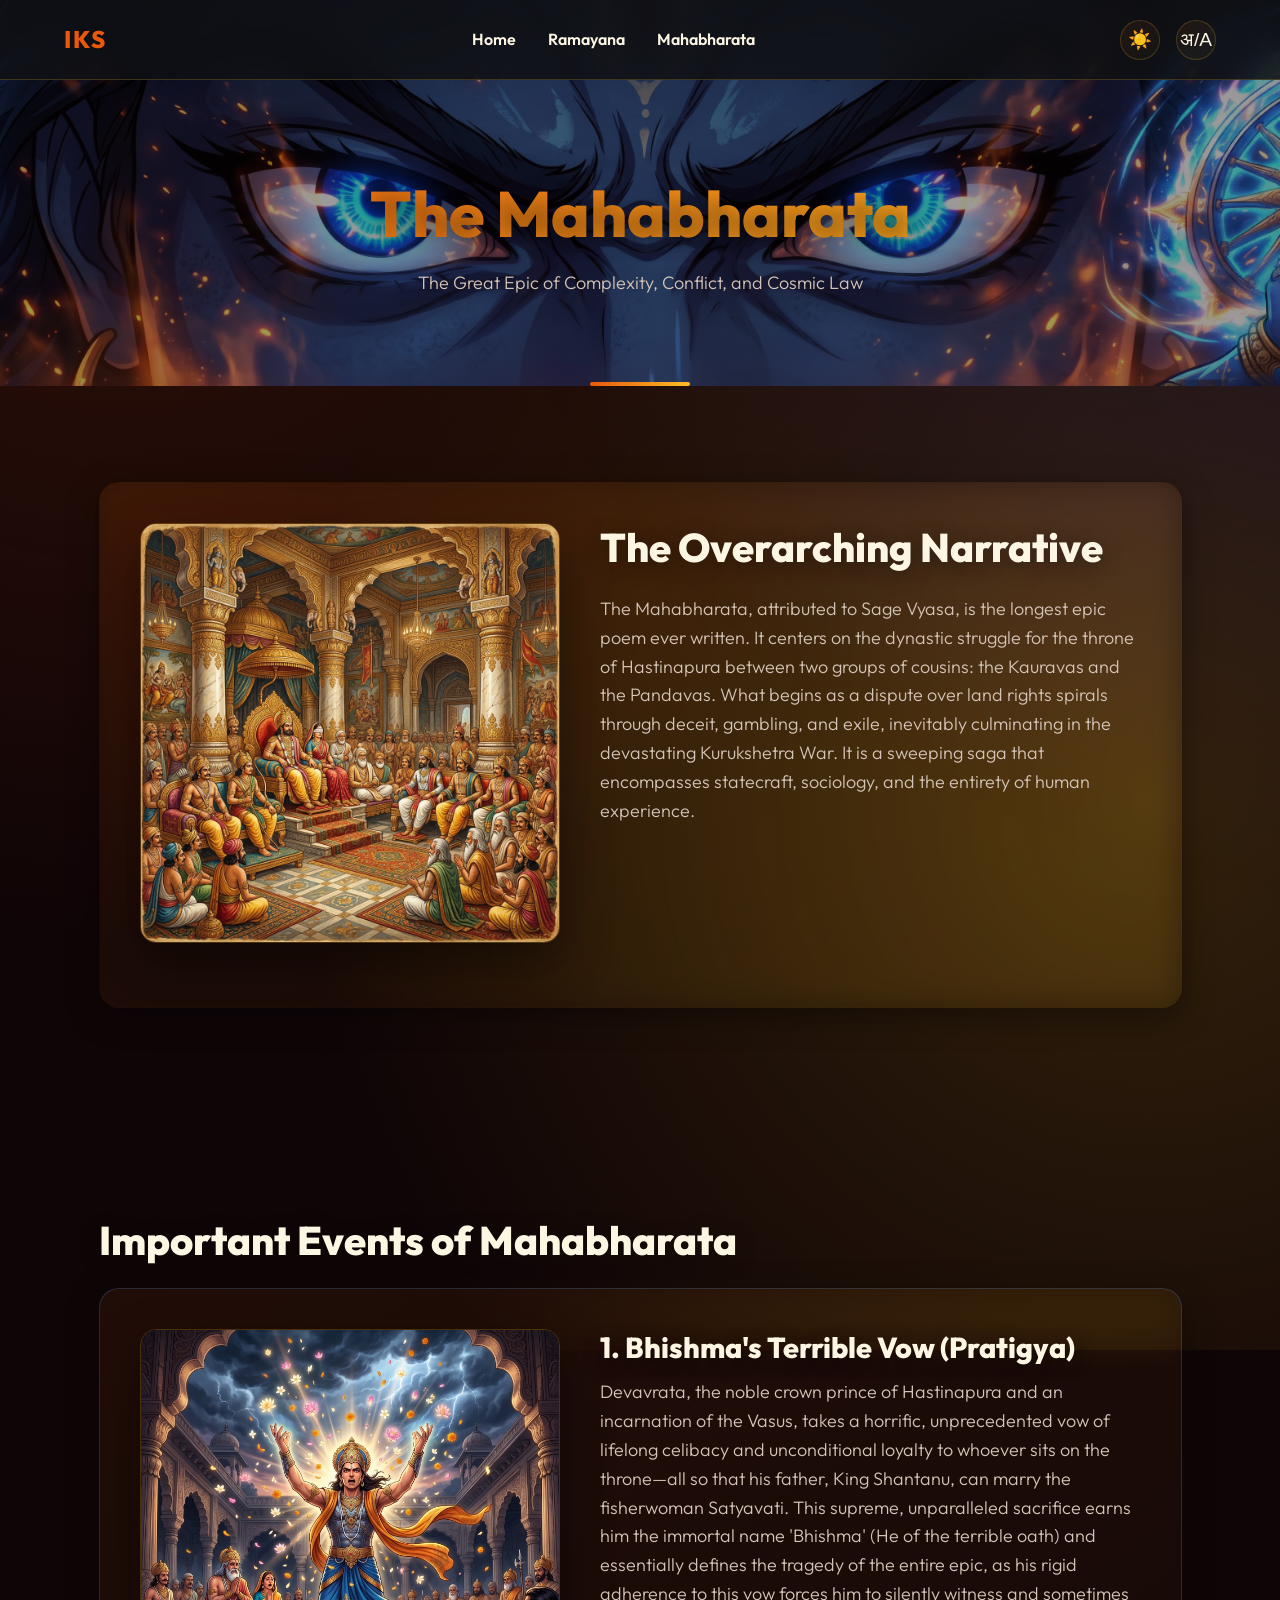
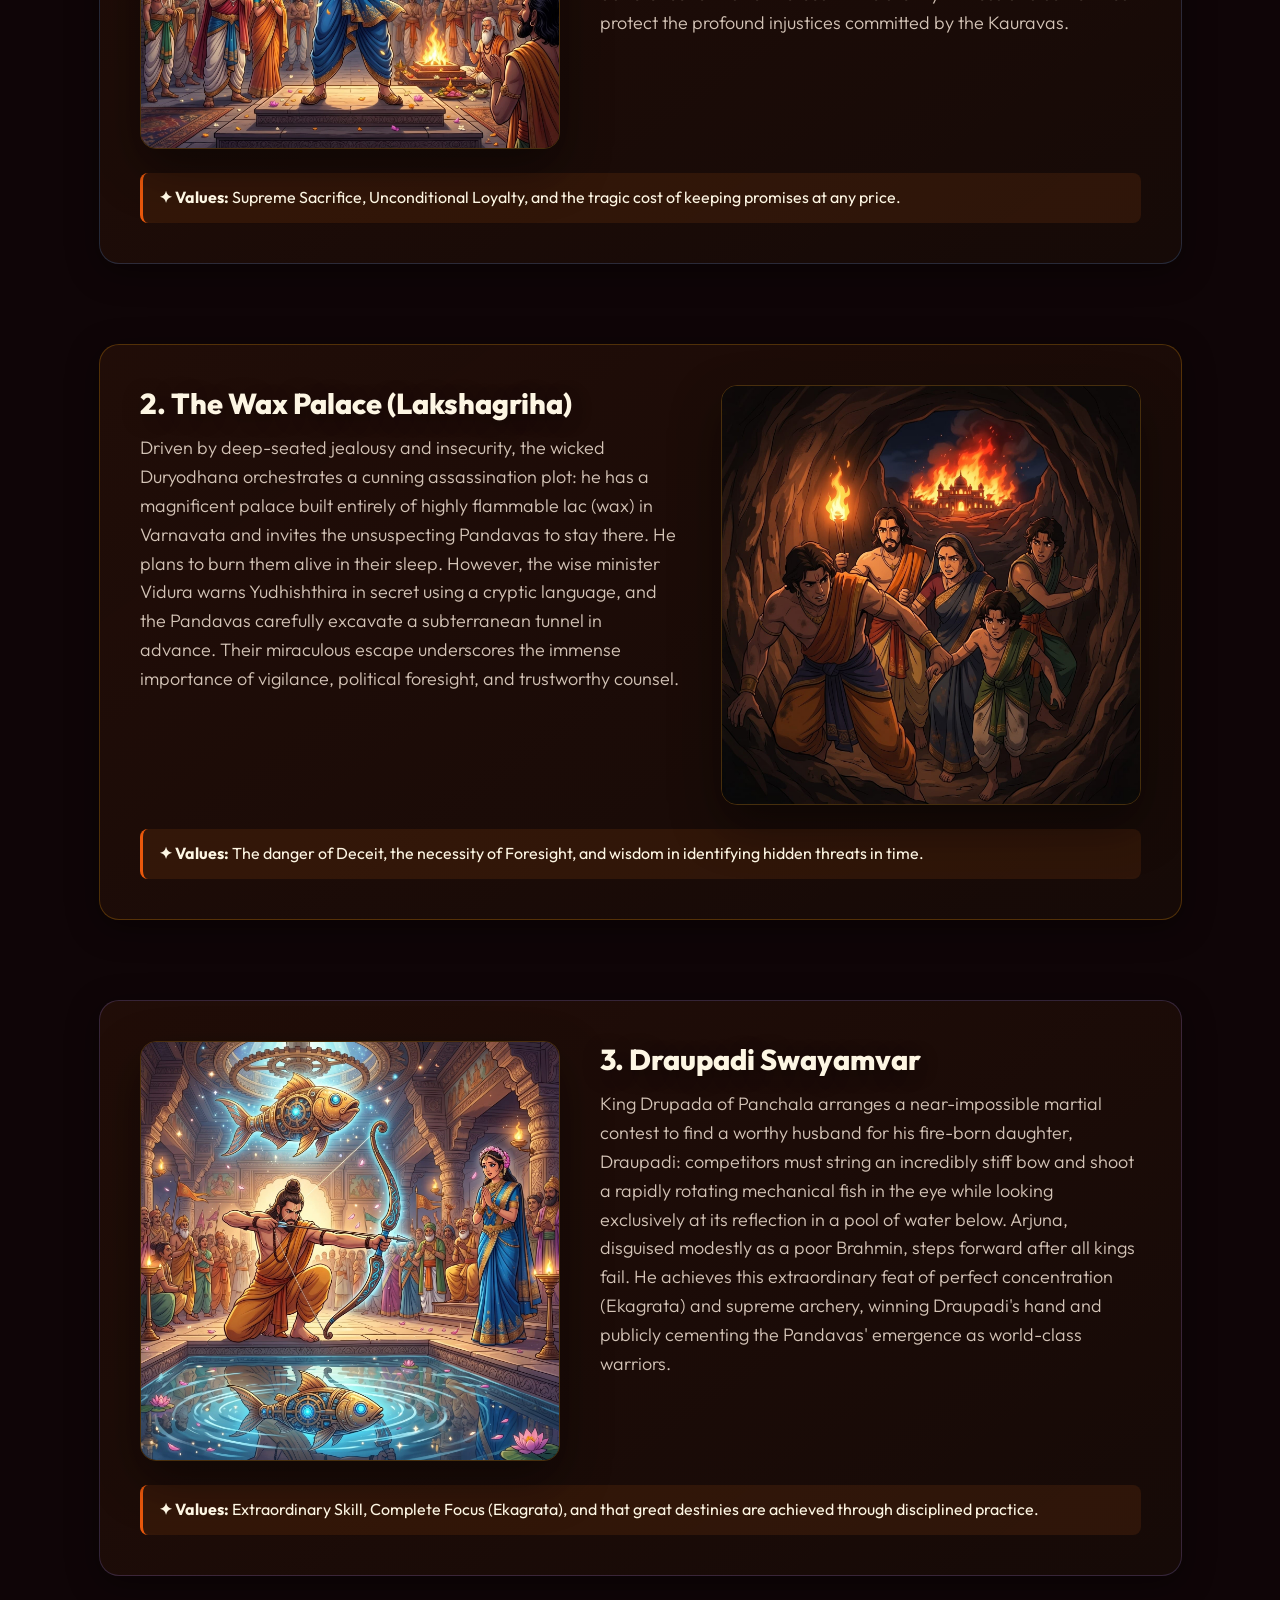
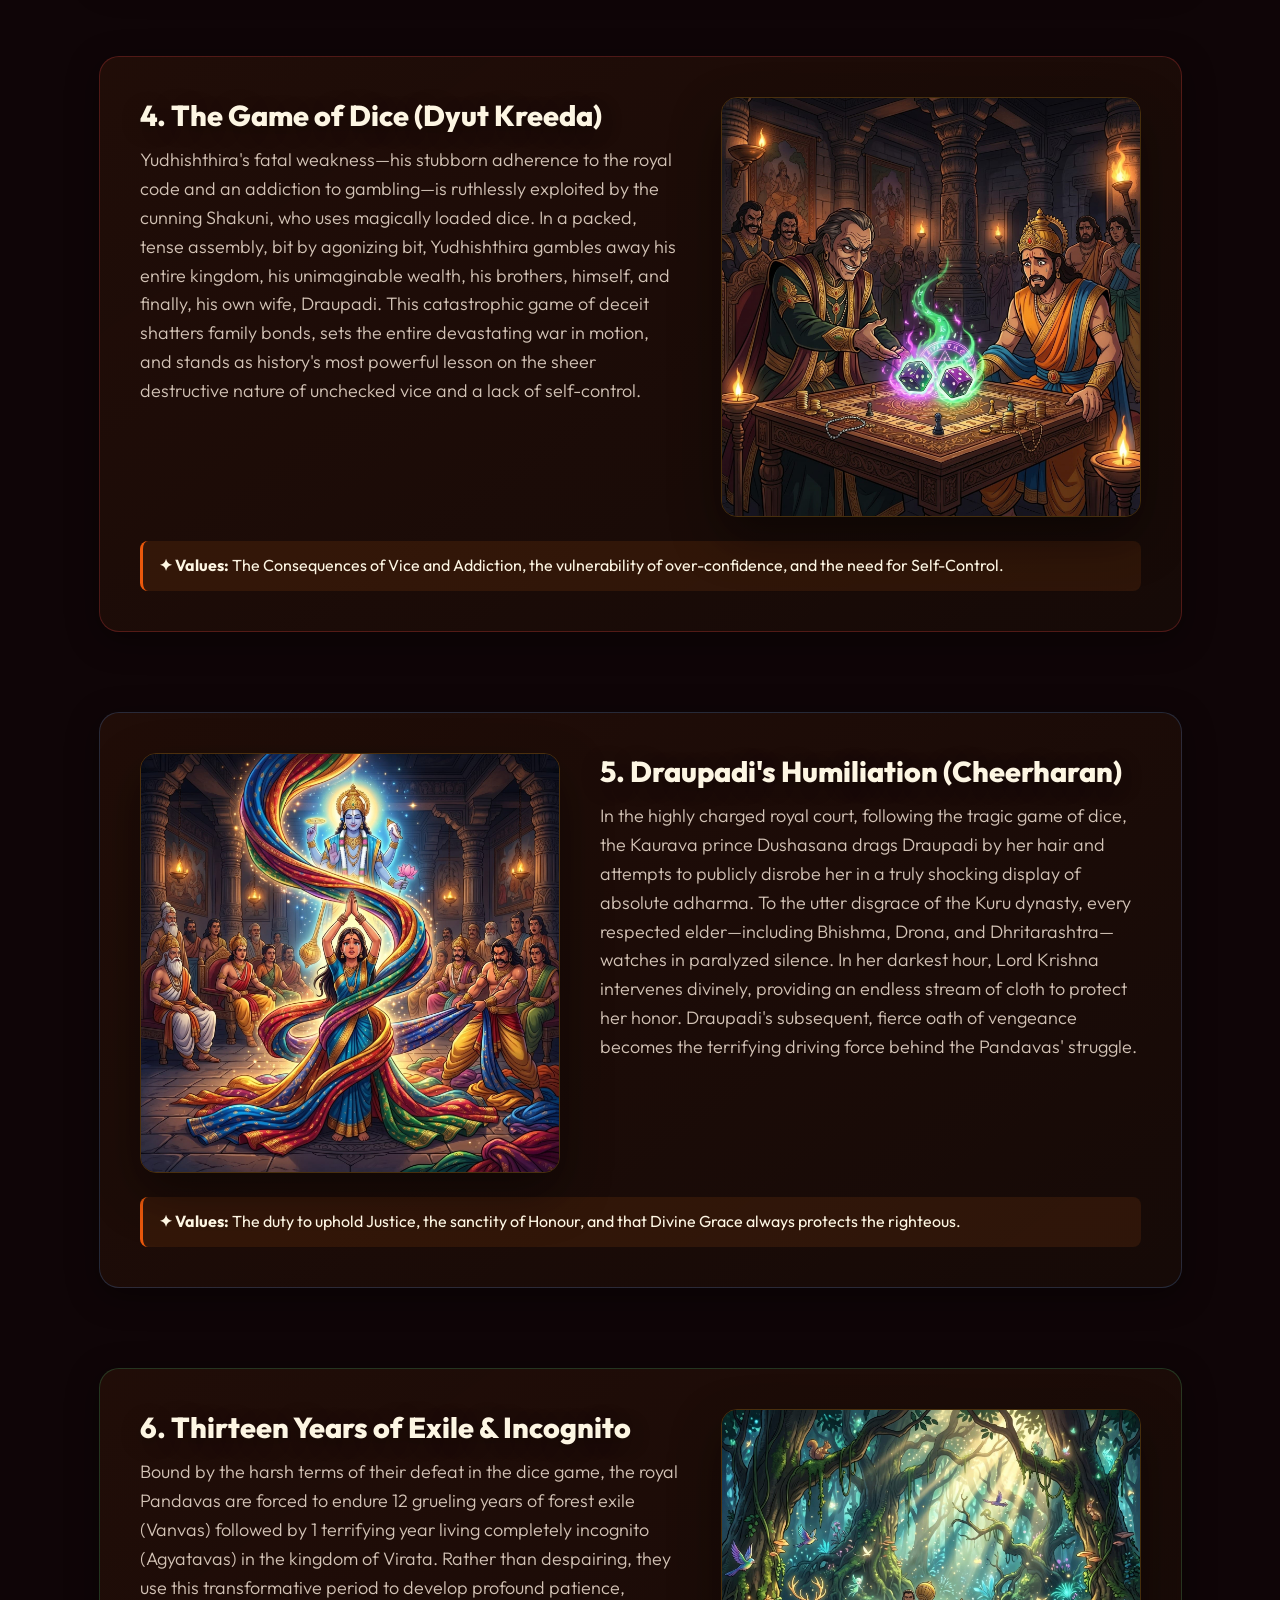
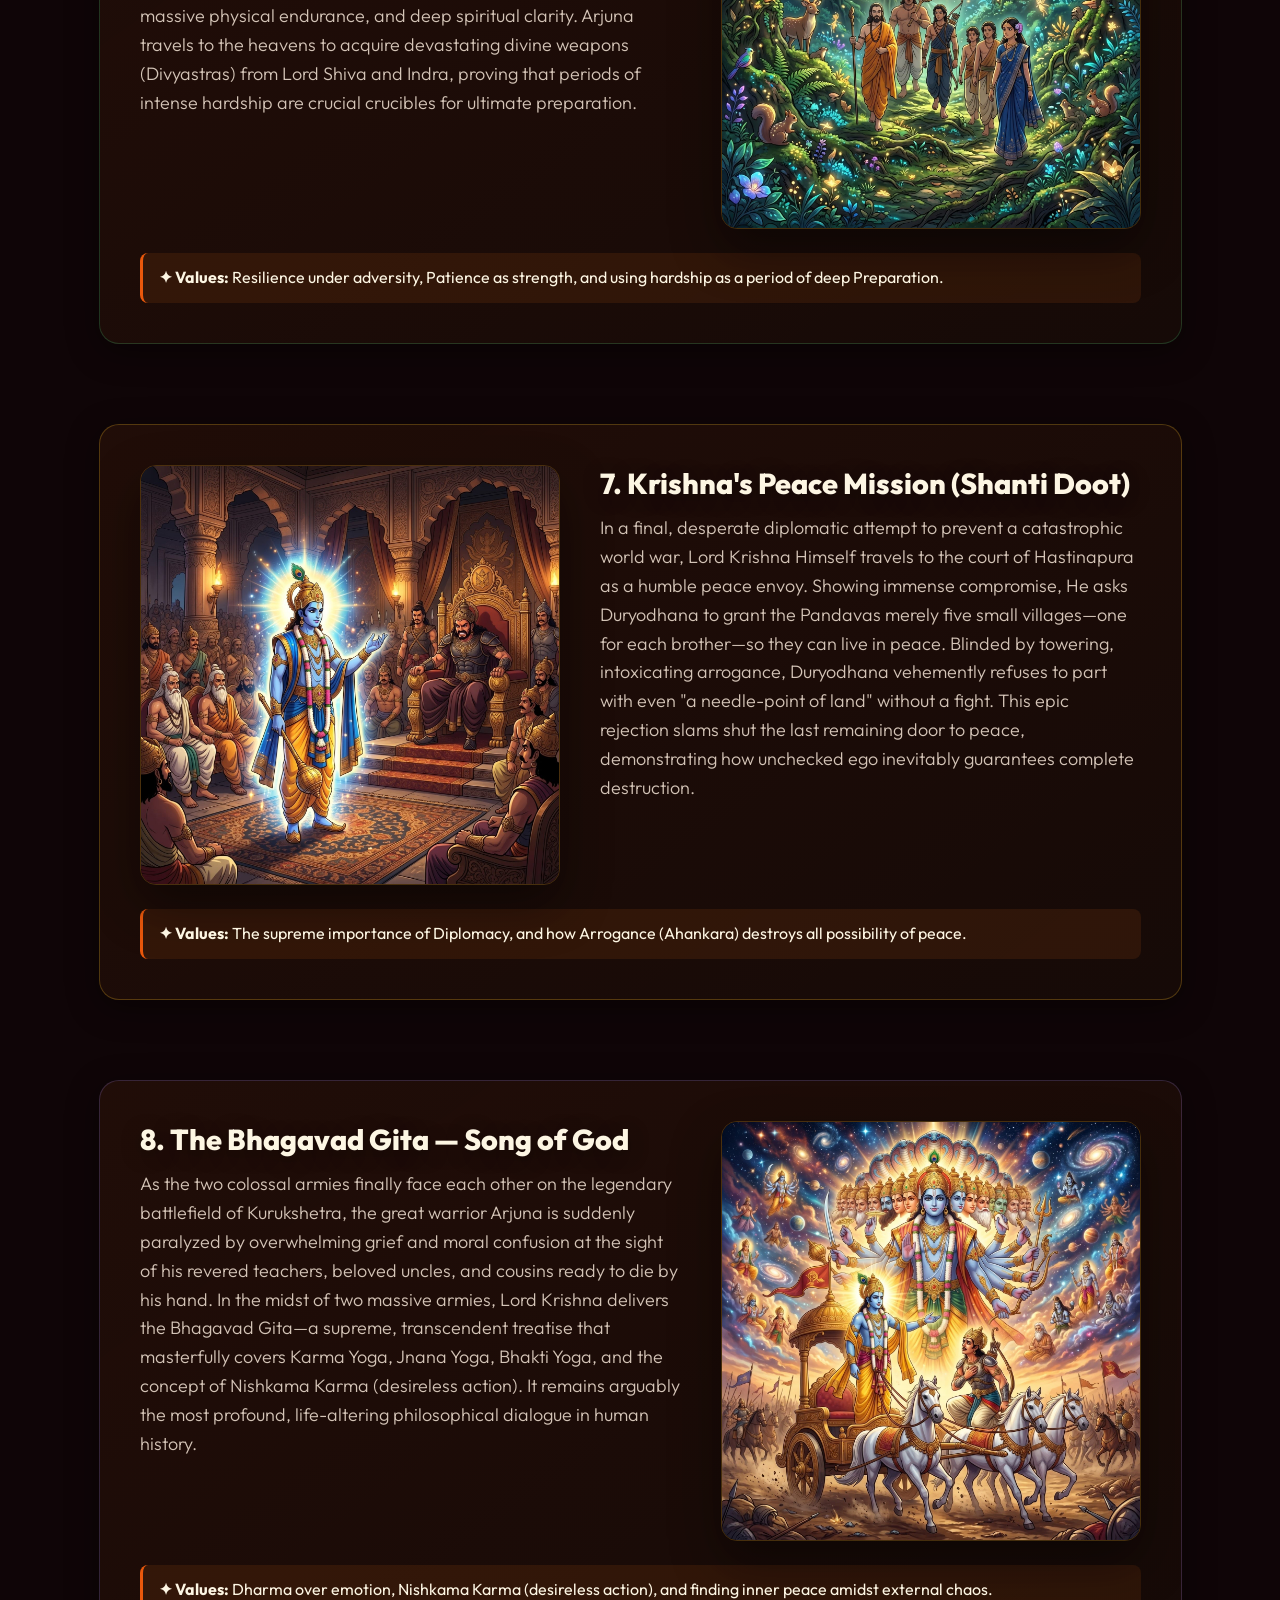
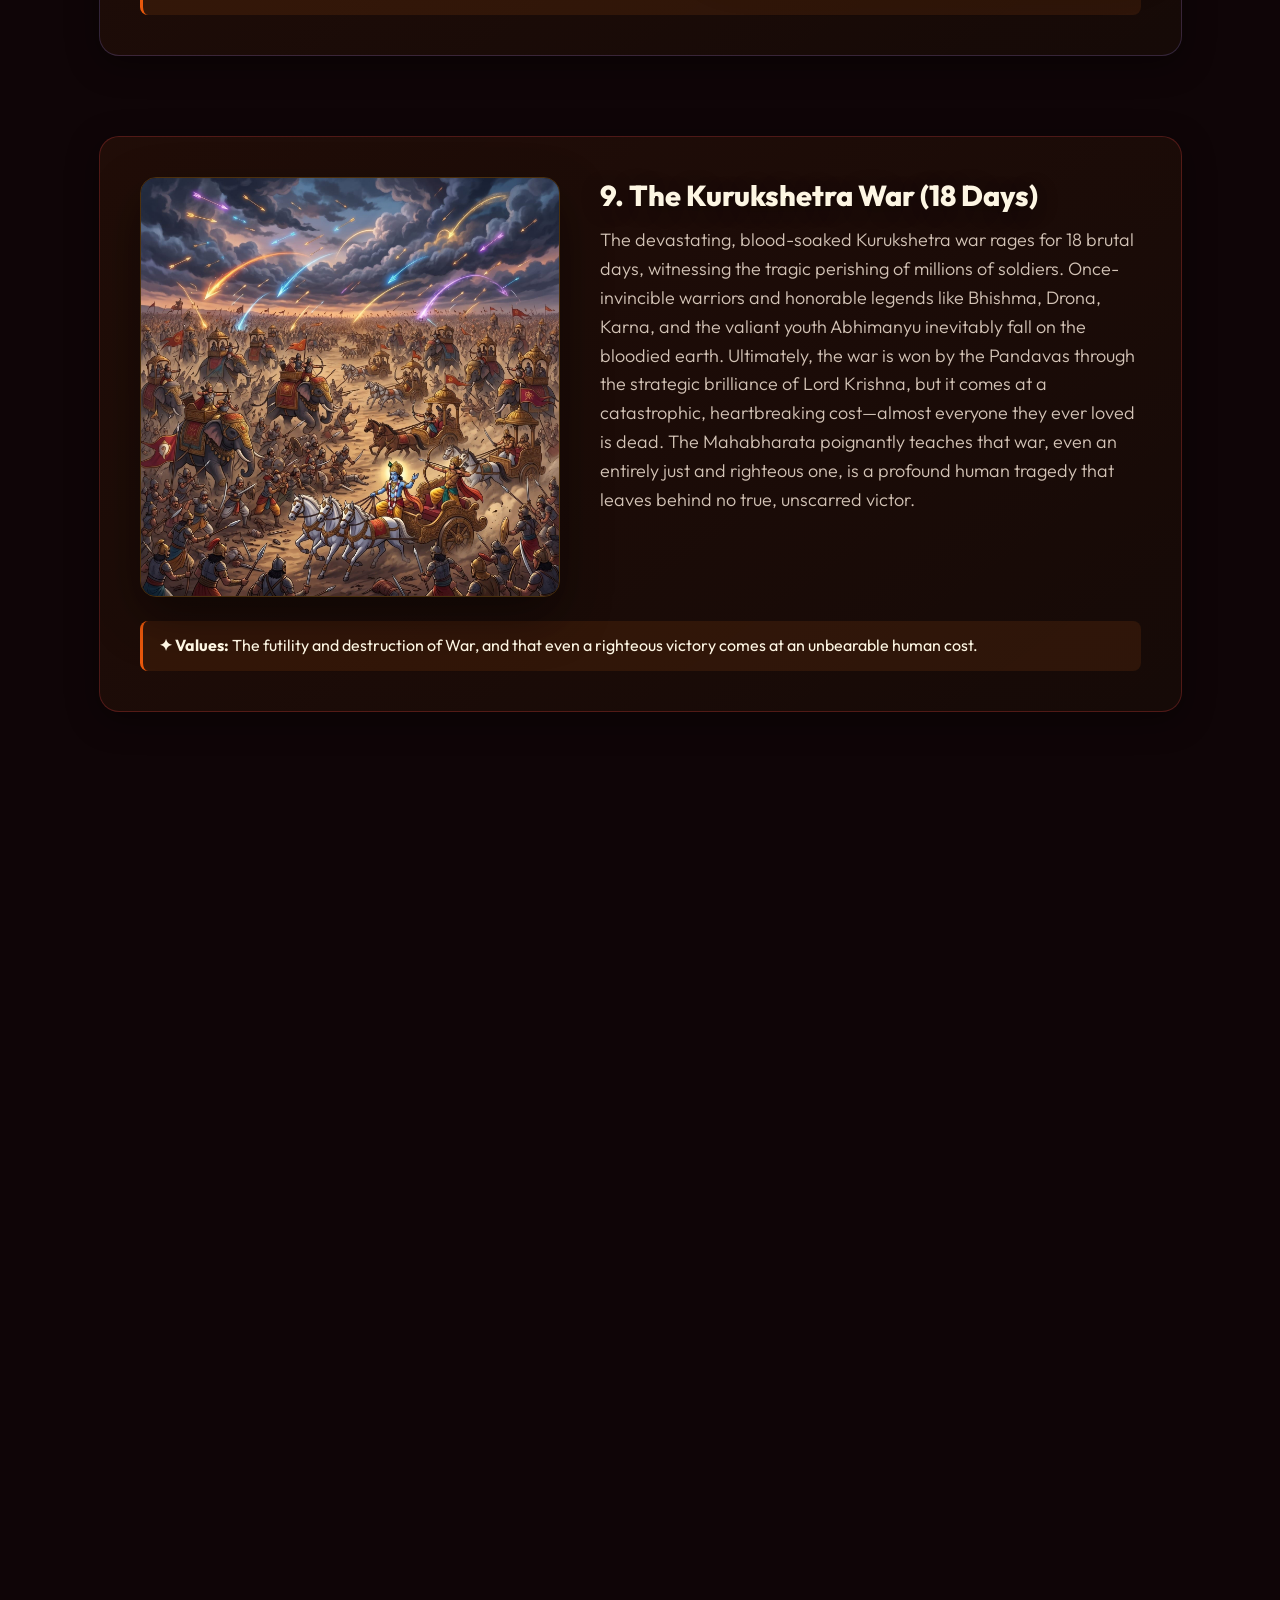
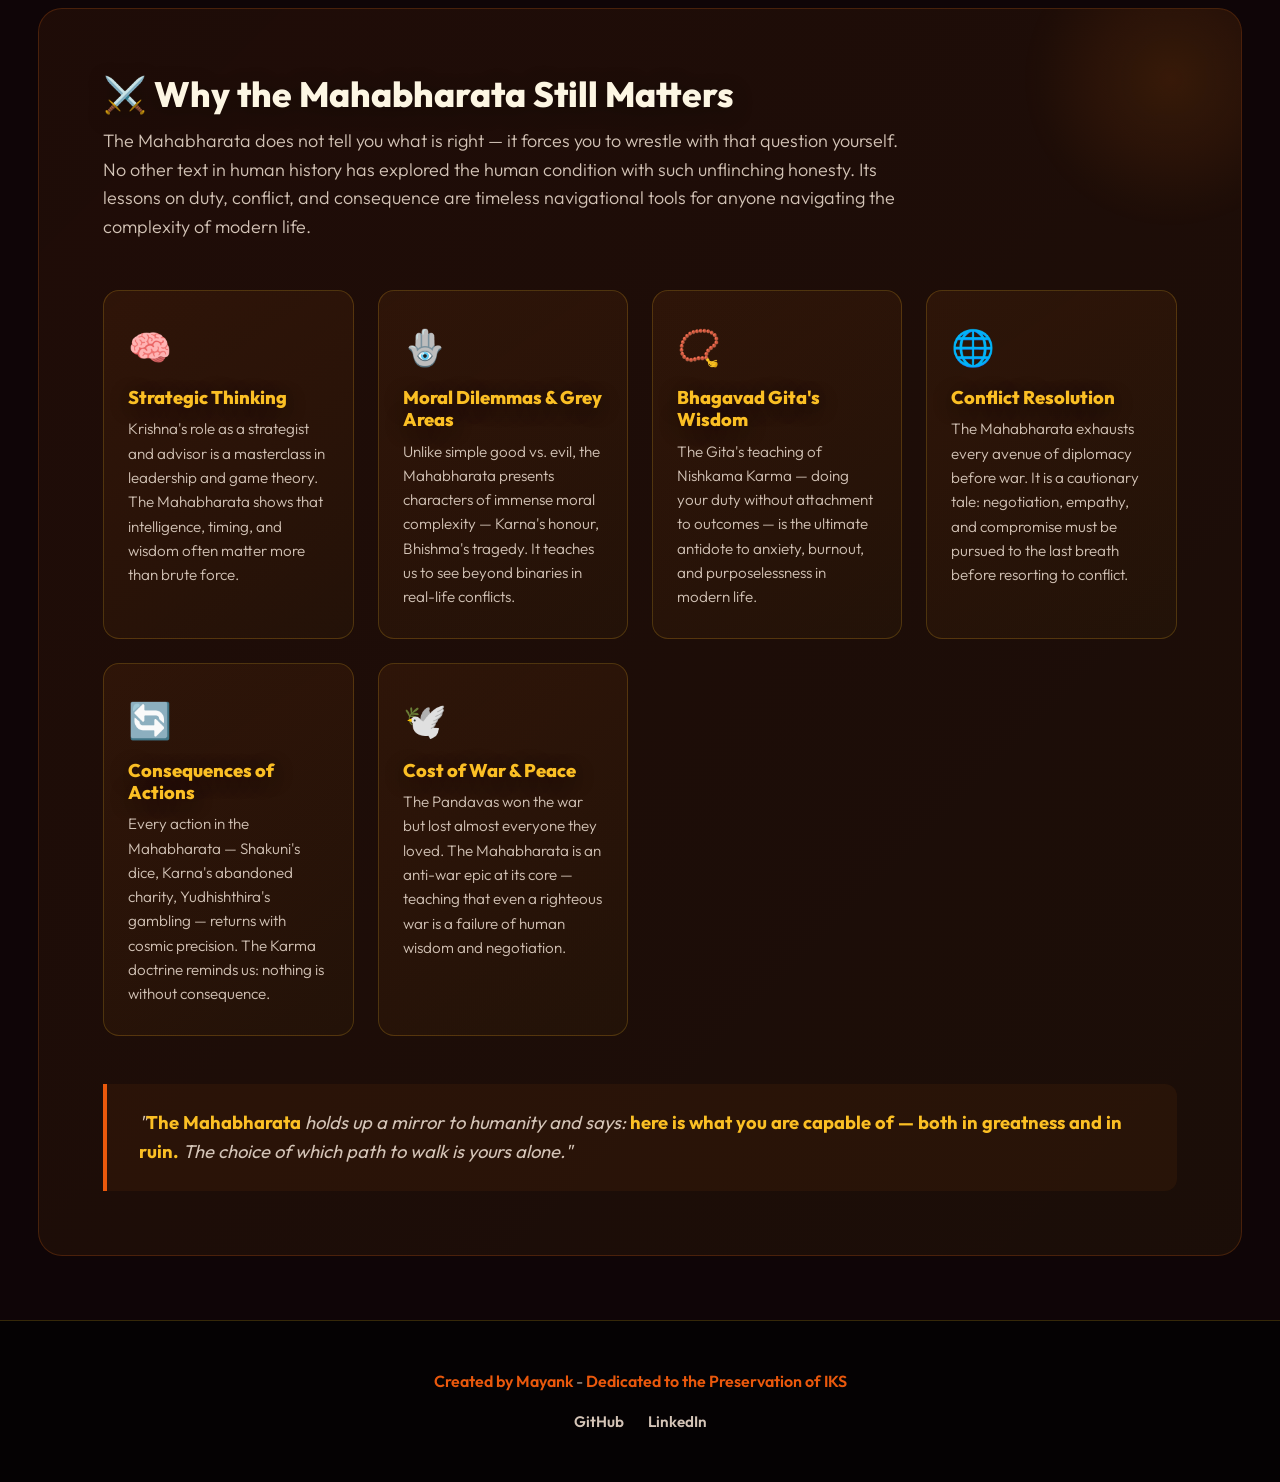
==== commit 7f80d018: "Fixed and Update" ====
--- a/mahabharata.html
+++ b/mahabharata.html
@@ -3,8 +3,9 @@
 <head>
     <meta charset="UTF-8">
     <meta name="viewport" content="width=device-width, initial-scale=1.0">
-    <title>The Mahabharata - Indian Knowledge System</title>
+    <title>The Mahabharata</title>
     <meta name="description" content="Explore the Mahabharata, the complex narrative, characters, and the profound wisdom of the Bhagavad Gita.">
+    <link rel="shortcut icon" href="images/om.svg" type="image/svg+xml">
     <link rel="stylesheet" href="style.css">
 </head>
 <body class="lang-en">
@@ -40,76 +41,186 @@
 
         <!-- 10 Events Section -->
         <section class="events-section">
-            <h2 class="fade-in"><span class="en">10 Important Events of Mahabharata</span><span class="hi">महाभारत की 10 प्रमुख घटनाएँ</span></h2>
+            <h2 class="fade-in"><span class="en">Important Events of Mahabharata</span><span class="hi">महाभारत की प्रमुख घटनाएँ</span></h2>
 
             <div class="feature-block glow-blue slide-left">
                 <img src="images/m1.jpeg" alt="Bhishma's Vow">
                 <h3><span class="en">1. Bhishma's Terrible Vow (Pratigya)</span><span class="hi">१. भीष्म प्रतिज्ञा</span></h3>
                 <p><span class="en">Devavrata, the noble crown prince of Hastinapura and an incarnation of the Vasus, takes a horrific, unprecedented vow of lifelong celibacy and unconditional loyalty to whoever sits on the throne—all so that his father, King Shantanu, can marry the fisherwoman Satyavati. This supreme, unparalleled sacrifice earns him the immortal name 'Bhishma' (He of the terrible oath) and essentially defines the tragedy of the entire epic, as his rigid adherence to this vow forces him to silently witness and sometimes protect the profound injustices committed by the Kauravas.</span><span class="hi">हस्तिनापुर के महान युवराज और वसुओं के अवतार देवव्रत, आजीवन ब्रह्मचर्य और सिंहासन पर बैठने वाले के प्रति बिना शर्त निष्ठा का एक भयानक, अभूतपूर्व संकल्प लेते हैं—ताकि उनके पिता, राजा शांतनु, मछुआरे की बेटी सत्यवती से विवाह कर सकें। यह सर्वोच्च, अद्वितीय त्याग उन्हें 'भीष्म' (भयानक प्रतिज्ञा वाला) का अमर नाम देता है और अनिवार्य रूप से पूरे महाकाव्य की त्रासदी को परिभाषित करता है, क्योंकि इस व्रत के प्रति उनका कठोर पालन उन्हें कौरवों द्वारा किए गए गहरे अन्यायों को चुपचाप देखने और कभी-कभी उनकी रक्षा करने के लिए मजबूर करता है।</span></p>
-                <div class="values"><strong><span class="en">✦ Values:</span><span class="hi">✦ मूल्य:</span></strong> <span class="en">Supreme Sacrifice, Unconditional Loyalty, and the tragic cost of keeping promises at any price.</span><span class="hi">सर्वोच्च त्याग, बिना शर्त निष्ठा, और किसी भी कीमत पर वचन निभाने की दुखद कीमत।</span></div>
+                <div class="values"><strong><span class="en">✦ Values:</span><span class="hi">✦ मूल्य:</span></strong> <span class="en">Supreme Sacrifice, Unconditional Loyalty, and the tragic cost of keeping promises at any price.</span><span class="hi">सर्वोच्च त्याग, बिना शर्त निष्ठा, और किसी भी कीमत पर वचन निभाने की दुखद कीमत।</span>
+                </div>
+                <div class="modal-extended-content" style="display: none;">
+                    <h4><span class="en">Detailed Narrative</span><span class="hi">विस्तृत कथा</span></h4>
+                    <p><span class="en">Prince Devavrata took a terrifying vow of lifelong celibacy and unconditional loyalty to the throne of Hastinapura, enabling his father to marry Satyavati. This supreme sacrifice earned him the name 'Bhishma' but tragically bound him to passively witness and defend the Kauravas' later injustices.</span><span class="hi">राजकुमार देवव्रत ने हस्तिनापुर के सिंहासन के प्रति आजीवन ब्रह्मचर्य और बिना शर्त वफादारी की भयानक प्रतिज्ञा ली, जिससे उनके पिता सत्यवती से विवाह कर सकें। इस सर्वोच्च बलिदान ने उन्हें 'भीष्म' नाम दिया, लेकिन दुखद रूप से उन्हें कौरवों के बाद के अन्यायों को निष्क्रिय रूप से देखने और उनका बचाव करने के लिए बाध्य किया।</span></p>
+                    
+                    <h4><span class="en">Impact in Today's World</span><span class="hi">आज के विश्व में प्रभाव</span></h4>
+                    <p><span class="en">Bhishma's vow highlights the complexities of blind loyalty. In contemporary professional and political spheres, it raises critical questions about whether loyalty to an institution should override basic morality and ethical interventions.</span><span class="hi">भीष्म की प्रतिज्ञा अंधी वफादारी की जटिलताओं पर प्रकाश डालती है। समकालीन पेशेवर और राजनीतिक क्षेत्रों में, यह महत्वपूर्ण सवाल उठाता है कि क्या किसी संस्थान के प्रति वफादारी बुनियादी नैतिकता और नैतिक हस्तक्षेप को खत्म कर सकती है।</span></p>
+                    
+                    <h4><span class="en">What We Must Maintain & Learn</span><span class="hi">हमें क्या अपनाना और सीखना चाहिए</span></h4>
+                    <p><span class="en">We must learn the danger of rigid vows that lack contextual wisdom. While sacrifice is noble, keeping promises must not come at the cost of allowing evil to flourish before our eyes.</span><span class="hi">हमें कठोर प्रतिज्ञाओं के खतरे को सीखना चाहिए जिनमें प्रासंगिक ज्ञान का अभाव है। यद्यपि बलिदान महान है, लेकिन वादों को निभाना हमारी आंखों के सामने बुराई को पनपने देने की कीमत पर नहीं आना चाहिए।</span></p>
+                </div>
             </div>
 
             <div class="feature-block right-img glow-amber slide-right">
                 <img src="images/m2.jpeg" alt="The Wax Palace">
                 <h3><span class="en">2. The Wax Palace (Lakshagriha)</span><span class="hi">२. लाक्षागृह षड्यंत्र</span></h3>
                 <p><span class="en">Driven by deep-seated jealousy and insecurity, the wicked Duryodhana orchestrates a cunning assassination plot: he has a magnificent palace built entirely of highly flammable lac (wax) in Varnavata and invites the unsuspecting Pandavas to stay there. He plans to burn them alive in their sleep. However, the wise minister Vidura warns Yudhishthira in secret using a cryptic language, and the Pandavas carefully excavate a subterranean tunnel in advance. Their miraculous escape underscores the immense importance of vigilance, political foresight, and trustworthy counsel.</span><span class="hi">गहरी ईर्ष्या और असुरक्षा से प्रेरित होकर, दुष्ट दुर्योधन एक चतुर हत्या की साजिश रचता है: वह वारणावत में पूरी तरह से अत्यधिक ज्वलनशील लाख (मोम) से बना एक शानदार महल बनवाता है और वहां रहने के लिए अनजान पांडवों को आमंत्रित करता है। वह उन्हें नींद में जिंदा जलाने की योजना बनाता है। हालाँकि, बुद्धिमान मंत्री विदुर गुप्त भाषा का उपयोग करके युधिष्ठिर को चेतावनी देते हैं, और पांडव पहले से ही एक भूमिगत सुरंग खोद लेते हैं। उनका चमत्कारिक रूप से बचना सतर्कता, राजनीतिक दूरदर्शिता और भरोसेमंद सलाह के अपार महत्व को रेखांकित करता है।</span></p>
-                <div class="values"><strong><span class="en">✦ Values:</span><span class="hi">✦ मूल्य:</span></strong> <span class="en">The danger of Deceit, the necessity of Foresight, and wisdom in identifying hidden threats in time.</span><span class="hi">छल का खतरा, दूरदर्शिता की आवश्यकता, और समय पर छिपे खतरों की पहचान में बुद्धिमानी।</span></div>
+                <div class="values"><strong><span class="en">✦ Values:</span><span class="hi">✦ मूल्य:</span></strong> <span class="en">The danger of Deceit, the necessity of Foresight, and wisdom in identifying hidden threats in time.</span><span class="hi">छल का खतरा, दूरदर्शिता की आवश्यकता, और समय पर छिपे खतरों की पहचान में बुद्धिमानी।</span>
+                </div>
+                <div class="modal-extended-content" style="display: none;">
+                    <h4><span class="en">Detailed Narrative</span><span class="hi">विस्तृत कथा</span></h4>
+                    <p><span class="en">Duryodhana orchestrated a plot to burn the Pandavas alive in a highly flammable lac palace in Varnavata. Warned by Vidura's cryptic message, the Pandavas excavated a tunnel and escaped, marking their first major survival against sheer treachery.</span><span class="hi">दुर्योधन ने वारणावत में अत्यधिक ज्वलनशील लाख महल में पांडवों को जिंदा जलाने की साजिश रची। विदुर के गुप्त संदेश से चेतावनी देकर, पांडवों ने एक सुरंग खोदी और भाग निकले, जो सरासर विश्वासघात के खिलाफ उनके पहले बड़े अस्तित्व को चिह्नित करता है।</span></p>
+                    
+                    <h4><span class="en">Impact in Today's World</span><span class="hi">आज के विश्व में प्रभाव</span></h4>
+                    <p><span class="en">This episode emphasizes the critical need for political foresight, intelligence gathering, and secure communication. In today's world of corporate espionage and political deception, vigilance is a vital survival tool.</span><span class="hi">यह प्रसंग राजनीतिक दूरदर्शिता, खुफिया जानकारी जुटाने और सुरक्षित संचार की महत्वपूर्ण आवश्यकता पर जोर देता है। कॉर्पोरेट जासूसी और राजनीतिक धोखे की आज की दुनिया में, सतर्कता एक महत्वपूर्ण उत्तरजीविता उपकरण है।</span></p>
+                    
+                    <h4><span class="en">What We Must Maintain & Learn</span><span class="hi">हमें क्या अपनाना और सीखना चाहिए</span></h4>
+                    <p><span class="en">We must remain vigilant and cultivate trusted advisors. It teaches us to anticipate hidden threats, decode underlying dangers, and prepare contingency plans when navigating hostile environments.</span><span class="hi">हमें सतर्क रहना चाहिए और विश्वसनीय सलाहकारों की खेती करनी चाहिए। यह हमें छिपे हुए खतरों का अनुमान लगाना, अंतर्निहित खतरों को डिकोड करना और शत्रुतापूर्ण वातावरण को नेविगेट करते समय आकस्मिक योजना तैयार करना सिखाता है।</span></p>
+                </div>
             </div>
 
             <div class="feature-block glow-purple slide-left">
                 <img src="images/m3.jpeg" alt="Draupadi Swayamvar">
                 <h3><span class="en">3. Draupadi Swayamvar</span><span class="hi">३. द्रौपदी स्वयंवर</span></h3>
                 <p><span class="en">King Drupada of Panchala arranges a near-impossible martial contest to find a worthy husband for his fire-born daughter, Draupadi: competitors must string an incredibly stiff bow and shoot a rapidly rotating mechanical fish in the eye while looking exclusively at its reflection in a pool of water below. Arjuna, disguised modestly as a poor Brahmin, steps forward after all kings fail. He achieves this extraordinary feat of perfect concentration (Ekagrata) and supreme archery, winning Draupadi's hand and publicly cementing the Pandavas' emergence as world-class warriors.</span><span class="hi">पांचाल के राजा द्रुपद अपनी अग्नि से जन्मी बेटी, द्रौपदी के लिए एक योग्य पति खोजने के लिए लगभग असंभव मार्शल प्रतियोगिता का आयोजन करते हैं: प्रतियोगियों को एक अविश्वसनीय रूप से कठोर धनुष पर प्रत्यंचा चढ़ानी होती है और नीचे पानी के कुंड में केवल उसके प्रतिबिंब को देखते हुए तेजी से घूमती हुई यांत्रिक मछली की आंख में तीर मारना होता है। सभी राजाओं के विफल होने के बाद, एक गरीब ब्राह्मण के रूप में छद्म वेश में अर्जुन आगे आते हैं। वह पूर्ण एकाग्रता और सर्वोच्च तीरंदाजी का यह असाधारण कार्य करते हैं, द्रौपदी का हाथ जीतते हैं और सार्वजनिक रूप से विश्व स्तरीय योद्धाओं के रूप में पांडवों के उदय को मजबूत करते हैं।</span></p>
-                <div class="values"><strong><span class="en">✦ Values:</span><span class="hi">✦ मूल्य:</span></strong> <span class="en">Extraordinary Skill, Complete Focus (Ekagrata), and that great destinies are achieved through disciplined practice.</span><span class="hi">असाधारण कौशल, पूर्ण एकाग्रता (एकाग्रता), और महान नियति अनुशासित अभ्यास से प्राप्त होती है।</span></div>
+                <div class="values"><strong><span class="en">✦ Values:</span><span class="hi">✦ मूल्य:</span></strong> <span class="en">Extraordinary Skill, Complete Focus (Ekagrata), and that great destinies are achieved through disciplined practice.</span><span class="hi">असाधारण कौशल, पूर्ण एकाग्रता (एकाग्रता), और महान नियति अनुशासित अभ्यास से प्राप्त होती है।</span>
+                </div>
+                <div class="modal-extended-content" style="display: none;">
+                    <h4><span class="en">Detailed Narrative</span><span class="hi">विस्तृत कथा</span></h4>
+                    <p><span class="en">Disguised as a humble Brahmin, Arjuna achieved the impossible feat of piercing a rotating fish's eye by merely looking at its reflection. This display of supreme focus (Ekagrata) won him Draupadi's hand and re-established the Pandavas' formidable presence in the world.</span><span class="hi">एक विनम्र ब्राह्मण के रूप में प्रच्छन्न, अर्जुन ने केवल उसके प्रतिबिंब को देखकर घूमती हुई मछली की आंख को छेदने का असंभव कारनामा हासिल किया। सर्वोच्च एकाग्रता (एकाग्रता) के इस प्रदर्शन ने उन्हें द्रौपदी का हाथ जीत लिया और दुनिया में पांडवों की दुर्जेय उपस्थिति को फिर से स्थापित किया।</span></p>
+                    
+                    <h4><span class="en">Impact in Today's World</span><span class="hi">आज के विश्व में प्रभाव</span></h4>
+                    <p><span class="en">Arjuna's absolute focus is highly relevant in our distraction-heavy digital age. It proves that mastering one's craft requires shutting out all external noise and maintaining laser-like concentration on the ultimate goal.</span><span class="hi">अर्जुन का पूर्ण ध्यान हमारे व्याकुलता-भारी डिजिटल युग में अत्यधिक प्रासंगिक है। यह साबित करता है कि किसी के शिल्प में महारत हासिल करने के लिए सभी बाहरी शोर को बंद करना और अंतिम लक्ष्य पर लेजर जैसी एकाग्रता बनाए रखना आवश्यक है।</span></p>
+                    
+                    <h4><span class="en">What We Must Maintain & Learn</span><span class="hi">हमें क्या अपनाना और सीखना चाहिए</span></h4>
+                    <p><span class="en">We should cultivate disciplined practice and unwavering focus. The event teaches us that true skill transcends appearances, and monumental success is born from extreme dedication and mental clarity.</span><span class="hi">हमें अनुशासित अभ्यास और अटूट फोकस पैदा करना चाहिए। यह घटना हमें सिखाती है कि सच्चा कौशल दिखावे से परे है, और स्मारकीय सफलता अत्यधिक समर्पण और मानसिक स्पष्टता से पैदा होती है।</span></p>
+                </div>
             </div>
 
             <div class="feature-block right-img glow-red slide-right">
                 <img src="images/m4.jpeg" alt="The Game of Dice">
                 <h3><span class="en">4. The Game of Dice (Dyut Kreeda)</span><span class="hi">४. द्यूत क्रीड़ा</span></h3>
                 <p><span class="en">Yudhishthira's fatal weakness—his stubborn adherence to the royal code and an addiction to gambling—is ruthlessly exploited by the cunning Shakuni, who uses magically loaded dice. In a packed, tense assembly, bit by agonizing bit, Yudhishthira gambles away his entire kingdom, his unimaginable wealth, his brothers, himself, and finally, his own wife, Draupadi. This catastrophic game of deceit shatters family bonds, sets the entire devastating war in motion, and stands as history's most powerful lesson on the sheer destructive nature of unchecked vice and a lack of self-control.</span><span class="hi">युधिष्ठिर की घातक कमजोरी—शाही संहिता का कठोरता से पालन और जुए की लत—का चालाक शकुनि द्वारा बेरहमी से फायदा उठाया जाता है, जो जादुई रूप से नियंत्रित पासे का उपयोग करता है। एक भरी हुई, तनावपूर्ण सभा में, धीरे-धीरे, युधिष्ठिर अपना पूरा राज्य, अपनी अकल्पनीय संपत्ति, अपने भाइयों, खुद को और अंततः, अपनी पत्नी, द्रौपदी को दांव पर लगा देते हैं। छल का यह विनाशकारी खेल पारिवारिक बंधनों को तोड़ देता है, पूरे विनाशकारी युद्ध को गति देता है, और अनियंत्रित बुराई और आत्म-नियंत्रण की कमी की विनाशकारी प्रकृति पर इतिहास के सबसे शक्तिशाली सबक के रूप में खड़ा है।</span></p>
-                <div class="values"><strong><span class="en">✦ Values:</span><span class="hi">✦ मूल्य:</span></strong> <span class="en">The Consequences of Vice and Addiction, the vulnerability of over-confidence, and the need for Self-Control.</span><span class="hi">व्यसन और लत के परिणाम, अति-आत्मविश्वास की कमज़ोरी, और आत्म-नियंत्रण की आवश्यकता।</span></div>
+                <div class="values"><strong><span class="en">✦ Values:</span><span class="hi">✦ मूल्य:</span></strong> <span class="en">The Consequences of Vice and Addiction, the vulnerability of over-confidence, and the need for Self-Control.</span><span class="hi">व्यसन और लत के परिणाम, अति-आत्मविश्वास की कमज़ोरी, और आत्म-नियंत्रण की आवश्यकता।</span>
+                </div>
+                <div class="modal-extended-content" style="display: none;">
+                    <h4><span class="en">Detailed Narrative</span><span class="hi">विस्तृत कथा</span></h4>
+                    <p><span class="en">Exploiting Yudhishthira's addiction to gambling and rigid adherence to the royal code, Shakuni used loaded dice to strip the Pandavas of their kingdom, wealth, and freedom. This catastrophic game shattered the family and set the inevitable war into motion.</span><span class="hi">जुए के प्रति युधिष्ठिर की लत और शाही संहिता के कठोर पालन का फायदा उठाते हुए, शकुनि ने पांडवों को उनके राज्य, धन और स्वतंत्रता से वंचित करने के लिए भरे हुए पासे का इस्तेमाल किया। इस विनाशकारी खेल ने परिवार को चकनाचूर कर दिया और अपरिहार्य युद्ध को गति दी।</span></p>
+                    
+                    <h4><span class="en">Impact in Today's World</span><span class="hi">आज के विश्व में प्रभाव</span></h4>
+                    <p><span class="en">The dice game is a potent allegory for the destructive nature of addiction and unchecked ego. It mirrors how modern vices, lack of self-control, and toxic environments can swiftly dismantle years of hard-earned success and respect.</span><span class="hi">पासा खेल लत और अनियंत्रित अहंकार की विनाशकारी प्रकृति के लिए एक शक्तिशाली रूपक है। यह दर्शाता है कि कैसे आधुनिक बुराइयां, आत्म-नियंत्रण की कमी और विषाक्त वातावरण तेजी से वर्षों की कड़ी मेहनत की सफलता और सम्मान को खत्म कर सकते हैं।</span></p>
+                    
+                    <h4><span class="en">What We Must Maintain & Learn</span><span class="hi">हमें क्या अपनाना और सीखना चाहिए</span></h4>
+                    <p><span class="en">We must recognize our vulnerabilities and exercise strict self-control. It teaches us the severe consequences of gambling with our responsibilities and the danger of letting pride override sound judgment.</span><span class="hi">हमें अपनी कमजोरियों को पहचानना चाहिए और सख्त आत्म-नियंत्रण का प्रयोग करना चाहिए। यह हमें अपनी जिम्मेदारियों के साथ जुआ खेलने के गंभीर परिणामों और ध्वनि निर्णय को ओवरराइड करने देने के खतरे को सिखाता है।</span></p>
+                </div>
             </div>
 
             <div class="feature-block glow-blue slide-left">
                 <img src="images/m5.jpeg" alt="Draupadi Cheerharan">
                 <h3><span class="en">5. Draupadi's Humiliation (Cheerharan)</span><span class="hi">५. द्रौपदी चीरहरण</span></h3>
                 <p><span class="en">In the highly charged royal court, following the tragic game of dice, the Kaurava prince Dushasana drags Draupadi by her hair and attempts to publicly disrobe her in a truly shocking display of absolute adharma. To the utter disgrace of the Kuru dynasty, every respected elder—including Bhishma, Drona, and Dhritarashtra—watches in paralyzed silence. In her darkest hour, Lord Krishna intervenes divinely, providing an endless stream of cloth to protect her honor. Draupadi's subsequent, fierce oath of vengeance becomes the terrifying driving force behind the Pandavas' struggle.</span><span class="hi">शाही दरबार में, जुए के दुखद खेल के बाद, कौरव राजकुमार दुशासन द्रौपदी को उसके बालों से घसीटता है और पूर्ण अधर्म के एक चौंकाने वाले प्रदर्शन में उसे सार्वजनिक रूप से निर्वस्त्र करने का प्रयास करता है। कुरु वंश के घोर अपमान के लिए, हर सम्मानित बुजुर्ग—जिसमें भीष्म, द्रोण और धृतराष्ट्र शामिल हैं—लकवाग्रस्त मौन में देखते हैं। उसके सबसे अंधकारमय समय में, भगवान कृष्ण दिव्य रूप से हस्तक्षेप करते हैं, उसके सम्मान की रक्षा के लिए कपड़े की एक अंतहीन धारा प्रदान करते हैं। द्रौपदी की बाद की, प्रतिशोध की भयंकर शपथ पांडवों के संघर्ष के पीछे भयानक प्रेरक शक्ति बन जाती है।</span></p>
-                <div class="values"><strong><span class="en">✦ Values:</span><span class="hi">✦ मूल्य:</span></strong> <span class="en">The duty to uphold Justice, the sanctity of Honour, and that Divine Grace always protects the righteous.</span><span class="hi">न्याय बनाए रखने का कर्तव्य, सम्मान की पवित्रता, और दिव्य कृपा हमेशा धर्मी की रक्षा करती है।</span></div>
+                <div class="values"><strong><span class="en">✦ Values:</span><span class="hi">✦ मूल्य:</span></strong> <span class="en">The duty to uphold Justice, the sanctity of Honour, and that Divine Grace always protects the righteous.</span><span class="hi">न्याय बनाए रखने का कर्तव्य, सम्मान की पवित्रता, और दिव्य कृपा हमेशा धर्मी की रक्षा करती है।</span>
+                </div>
+                <div class="modal-extended-content" style="display: none;">
+                    <h4><span class="en">Detailed Narrative</span><span class="hi">विस्तृत कथा</span></h4>
+                    <p><span class="en">In the royal court, Dushasana attempted to publicly disrobe Draupadi while the revered elders sat in paralyzed silence. Lord Krishna's divine intervention provided an endless stream of cloth, protecting her honor and cementing Draupadi's terrifying oath of vengeance.</span><span class="hi">शाही दरबार में, दुशासन ने सार्वजनिक रूप से द्रौपदी का चीरहरण करने का प्रयास किया, जबकि श्रद्धेय बुजुर्ग लकवाग्रस्त मौन में बैठे थे। भगवान कृष्ण के दिव्य हस्तक्षेप ने कपड़े की एक अंतहीन धारा प्रदान की, उनके सम्मान की रक्षा की और द्रौपदी की भयानक प्रतिशोध की शपथ को मजबूत किया।</span></p>
+                    
+                    <h4><span class="en">Impact in Today's World</span><span class="hi">आज के विश्व में प्रभाव</span></h4>
+                    <p><span class="en">This darkest hour highlights the catastrophic failure of institutional justice. It resonates today as a stark warning against the silence of good people in the face of blatant harassment and systemic abuse of power.</span><span class="hi">यह सबसे अंधकारमय घंटा संस्थागत न्याय की विनाशकारी विफलता पर प्रकाश डालता है। यह आज घोर उत्पीड़न और सत्ता के प्रणालीगत दुरुपयोग के सामने अच्छे लोगों की चुप्पी के खिलाफ एक कड़ी चेतावनी के रूप में गूंजता है।</span></p>
+                    
+                    <h4><span class="en">What We Must Maintain & Learn</span><span class="hi">हमें क्या अपनाना और सीखना चाहिए</span></h4>
+                    <p><span class="en">We must never remain silent spectators to injustice. The episode teaches us that defending the dignity of the vulnerable is the highest Dharma, and that divine grace protects those who stand fiercely for truth.</span><span class="hi">हमें अन्याय का मूक दर्शक कभी नहीं रहना चाहिए। यह प्रसंग हमें सिखाता है कि कमजोर लोगों की गरिमा की रक्षा करना सर्वोच्च धर्म है, और वह ईश्वरीय कृपा उनकी रक्षा करती है जो सत्य के लिए दृढ़ता से खड़े होते हैं।</span></p>
+                </div>
             </div>
 
             <div class="feature-block right-img glow-green slide-right">
                 <img src="images/m6.jpeg" alt="Thirteen Years of Exile">
                 <h3><span class="en">6. Thirteen Years of Exile & Incognito</span><span class="hi">६. वनवास और अज्ञातवास</span></h3>
                 <p><span class="en">Bound by the harsh terms of their defeat in the dice game, the royal Pandavas are forced to endure 12 grueling years of forest exile (Vanvas) followed by 1 terrifying year living completely incognito (Agyatavas) in the kingdom of Virata. Rather than despairing, they use this transformative period to develop profound patience, massive physical endurance, and deep spiritual clarity. Arjuna travels to the heavens to acquire devastating divine weapons (Divyastras) from Lord Shiva and Indra, proving that periods of intense hardship are crucial crucibles for ultimate preparation.</span><span class="hi">पासे के खेल में अपनी हार की कठोर शर्तों से बंधे, शाही पांडवों को जंगल में 12 साल के थकाऊ वनवास (वनवास) और उसके बाद विराट के राज्य में पूरी तरह से अज्ञात (अज्ञातवास) रहने वाले 1 भयानक साल को सहन करने के लिए मजबूर किया जाता है। निराश होने के बजाय, वे इस परिवर्तनकारी अवधि का उपयोग गहरा धैर्य, विशाल शारीरिक सहनशक्ति और गहरी आध्यात्मिक स्पष्टता विकसित करने के लिए करते हैं। अर्जुन भगवान शिव और इंद्र से विनाशकारी दिव्य अस्त्र (दिव्यास्त्र) प्राप्त करने के लिए स्वर्ग की यात्रा करते हैं, यह साबित करते हुए कि तीव्र कठिनाई की अवधि अंतिम तैयारी के लिए महत्वपूर्ण क्रूसिबल हैं।</span></p>
-                <div class="values"><strong><span class="en">✦ Values:</span><span class="hi">✦ मूल्य:</span></strong> <span class="en">Resilience under adversity, Patience as strength, and using hardship as a period of deep Preparation.</span><span class="hi">विपरीत परिस्थितियों में लचीलापन, शक्ति के रूप में धैर्य, और कठिनाई का उपयोग गहरी तैयारी के समय के रूप में करना।</span></div>
+                <div class="values"><strong><span class="en">✦ Values:</span><span class="hi">✦ मूल्य:</span></strong> <span class="en">Resilience under adversity, Patience as strength, and using hardship as a period of deep Preparation.</span><span class="hi">विपरीत परिस्थितियों में लचीलापन, शक्ति के रूप में धैर्य, और कठिनाई का उपयोग गहरी तैयारी के समय के रूप में करना।</span>
+                </div>
+                <div class="modal-extended-content" style="display: none;">
+                    <h4><span class="en">Detailed Narrative</span><span class="hi">विस्तृत कथा</span></h4>
+                    <p><span class="en">Enduring 12 years of harsh forest exile and one year incognito, the Pandavas transformed their suffering into immense strength. Arjuna acquired celestial weapons, and they all gained deep spiritual and emotional resilience, fully preparing for the coming storm.</span><span class="hi">12 साल के कठोर वनवास और एक साल के अज्ञातवास को सहते हुए, पांडवों ने अपनी पीड़ा को अपार शक्ति में बदल दिया। अर्जुन ने आकाशीय अस्त्र प्राप्त किए, और उन सभी ने गहन आध्यात्मिक और भावनात्मक लचीलापन प्राप्त किया, आने वाले तूफान के लिए पूरी तरह से तैयारी की।</span></p>
+                    
+                    <h4><span class="en">Impact in Today's World</span><span class="hi">आज के विश्व में प्रभाव</span></h4>
+                    <p><span class="en">The exile period perfectly maps to the modern concept of 'resilience building'. It demonstrates that periods of hardship, failure, or isolation are crucial crucibles for personal growth and acquiring new, powerful skills.</span><span class="hi">वनवास की अवधि 'लचीलापन निर्माण' की आधुनिक अवधारणा को पूरी तरह से मैप करती है। यह दर्शाता है कि कठिनाई, विफलता या अलगाव की अवधि व्यक्तिगत विकास और नए, शक्तिशाली कौशल प्राप्त करने के लिए महत्वपूर्ण क्रूसिबल हैं।</span></p>
+                    
+                    <h4><span class="en">What We Must Maintain & Learn</span><span class="hi">हमें क्या अपनाना और सीखना चाहिए</span></h4>
+                    <p><span class="en">We must utilize periods of adversity to upskill and fortify ourselves. The lesson is to maintain patience, embrace hardship as a profound teacher, and focus on internal preparation rather than immediate retaliation.</span><span class="hi">हमें अपने आप को उन्नत और मजबूत करने के लिए विपत्ति के समय का उपयोग करना चाहिए। सबक धैर्य बनाए रखना, कठिनाई को एक गहन शिक्षक के रूप में अपनाना और तत्काल प्रतिशोध के बजाय आंतरिक तैयारी पर ध्यान केंद्रित करना है।</span></p>
+                </div>
             </div>
 
             <div class="feature-block glow-gold slide-left">
                 <img src="images/m7.jpeg" alt="Krishna's Peace Mission">
                 <h3><span class="en">7. Krishna's Peace Mission (Shanti Doot)</span><span class="hi">७. कृष्ण का शांति प्रस्ताव</span></h3>
                 <p><span class="en">In a final, desperate diplomatic attempt to prevent a catastrophic world war, Lord Krishna Himself travels to the court of Hastinapura as a humble peace envoy. Showing immense compromise, He asks Duryodhana to grant the Pandavas merely five small villages—one for each brother—so they can live in peace. Blinded by towering, intoxicating arrogance, Duryodhana vehemently refuses to part with even "a needle-point of land" without a fight. This epic rejection slams shut the last remaining door to peace, demonstrating how unchecked ego inevitably guarantees complete destruction.</span><span class="hi">एक विनाशकारी विश्व युद्ध को रोकने के लिए एक अंतिम, हताश राजनयिक प्रयास में, भगवान कृष्ण स्वयं हस्तिनापुर के दरबार में एक विनम्र शांतिदूत के रूप में यात्रा करते हैं। अत्यधिक समझौता दिखाते हुए, वह दुर्योधन से पांडवों को केवल पांच छोटे गांव—प्रत्येक भाई के लिए एक—देने के लिए कहते हैं ताकि वे शांति से रह सकें। ऊंचे, नशीले अहंकार से अंधे होकर, दुर्योधन बिना लड़े "सुई की नोक के बराबर जमीन" देने से भी दृढ़ता से इनकार कर देता है। यह महाकाव्य अस्वीकृति शांति के अंतिम शेष द्वार को बंद कर देती है, यह प्रदर्शित करती है कि कैसे अनियंत्रित अहंकार अनिवार्य रूप से पूर्ण विनाश की गारंटी देता है।</span></p>
-                <div class="values"><strong><span class="en">✦ Values:</span><span class="hi">✦ मूल्य:</span></strong> <span class="en">The supreme importance of Diplomacy, and how Arrogance (Ahankara) destroys all possibility of peace.</span><span class="hi">कूटनीति का सर्वोच्च महत्व, और कैसे अहंकार शांति की सभी संभावनाओं को नष्ट कर देता है।</span></div>
+                <div class="values"><strong><span class="en">✦ Values:</span><span class="hi">✦ मूल्य:</span></strong> <span class="en">The supreme importance of Diplomacy, and how Arrogance (Ahankara) destroys all possibility of peace.</span><span class="hi">कूटनीति का सर्वोच्च महत्व, और कैसे अहंकार शांति की सभी संभावनाओं को नष्ट कर देता है।</span>
+                </div>
+                <div class="modal-extended-content" style="display: none;">
+                    <h4><span class="en">Detailed Narrative</span><span class="hi">विस्तृत कथा</span></h4>
+                    <p><span class="en">In a final, desperate bid to prevent mass slaughter, Krishna went to Hastinapura as a humble peace envoy. Despite asking for merely five villages, Duryodhana arrogantly refused. This epic rejection slammed the final door on peace, making war inevitable.</span><span class="hi">सामूहिक वध को रोकने के लिए एक अंतिम, हताश प्रयास में, कृष्ण एक विनम्र शांतिदूत के रूप में हस्तिनापुर गए। केवल पांच गांवों की मांग के बावजूद, दुर्योधन ने अहंकारपूर्वक इनकार कर दिया। इस महाकाव्य अस्वीकृति ने शांति के अंतिम द्वार को बंद कर दिया, जिससे युद्ध अपरिहार्य हो गया।</span></p>
+                    
+                    <h4><span class="en">Impact in Today's World</span><span class="hi">आज के विश्व में प्रभाव</span></h4>
+                    <p><span class="en">Krishna's mission is the ultimate masterclass in diplomacy and conflict resolution. It shows that peace should be pursued to the very last breath, highlighting how blinding arrogance inevitably leads to catastrophic ruin.</span><span class="hi">कृष्ण का मिशन कूटनीति और संघर्ष समाधान में अंतिम मास्टरक्लास है। यह दर्शाता है कि शांति को अंतिम सांस तक आगे बढ़ाया जाना चाहिए, यह उजागर करते हुए कि अंधा अहंकार अनिवार्य रूप से विनाशकारी पतन की ओर ले जाता है।</span></p>
+                    
+                    <h4><span class="en">What We Must Maintain & Learn</span><span class="hi">हमें क्या अपनाना और सीखना चाहिए</span></h4>
+                    <p><span class="en">We must exhaust all avenues of dialogue and negotiation before engaging in conflict. It teaches us the destructive nature of ego (Ahankara) and the importance of compromise for the greater good.</span><span class="hi">संघर्ष में उलझने से पहले हमें बातचीत और बातचीत के सभी रास्तों को समाप्त करना चाहिए। यह हमें अहंकार (अहंकार) की विनाशकारी प्रकृति और अधिक से अधिक अच्छे के लिए समझौते के महत्व को सिखाता है।</span></p>
+                </div>
             </div>
 
             <div class="feature-block right-img glow-purple slide-right">
                 <img src="images/m8.jpeg" alt="The Bhagavad Gita">
                 <h3><span class="en">8. The Bhagavad Gita — Song of God</span><span class="hi">८. भगवद्गीता — ईश्वर का गीत</span></h3>
                 <p><span class="en">As the two colossal armies finally face each other on the legendary battlefield of Kurukshetra, the great warrior Arjuna is suddenly paralyzed by overwhelming grief and moral confusion at the sight of his revered teachers, beloved uncles, and cousins ready to die by his hand. In the midst of two massive armies, Lord Krishna delivers the Bhagavad Gita—a supreme, transcendent treatise that masterfully covers Karma Yoga, Jnana Yoga, Bhakti Yoga, and the concept of Nishkama Karma (desireless action). It remains arguably the most profound, life-altering philosophical dialogue in human history.</span><span class="hi">जब दोनों विशाल सेनाएं अंततः कुरुक्षेत्र के पौराणिक युद्ध के मैदान में एक-दूसरे का सामना करती हैं, तो महान योद्धा अर्जुन अपने आदरणीय शिक्षकों, प्यारे चाचाओं और चचेरे भाइयों को अपने हाथों से मरने के लिए तैयार देखकर भारी दुःख और नैतिक भ्रम से अचानक लकवाग्रस्त हो जाता है। दो विशाल सेनाओं के बीच, भगवान कृष्ण भगवद्गीता—एक सर्वोच्च, पारलौकिक ग्रंथ जो कुशलतापूर्वक कर्म योग, ज्ञान योग, भक्ति योग और निष्काम कर्म (इच्छारहित क्रिया) की अवधारणा को शामिल करता है—सुनाते हैं। यह यकीनन मानव इतिहास में सबसे गहरा, जीवन बदलने वाला दार्शनिक संवाद बना हुआ है।</span></p>
-                <div class="values"><strong><span class="en">✦ Values:</span><span class="hi">✦ मूल्य:</span></strong> <span class="en">Dharma over emotion, Nishkama Karma (desireless action), and finding inner peace amidst external chaos.</span><span class="hi">भावना पर धर्म, निष्काम कर्म (निस्वार्थ क्रिया), और बाहरी अराजकता के बीच आंतरिक शांति खोजना।</span></div>
+                <div class="values"><strong><span class="en">✦ Values:</span><span class="hi">✦ मूल्य:</span></strong> <span class="en">Dharma over emotion, Nishkama Karma (desireless action), and finding inner peace amidst external chaos.</span><span class="hi">भावना पर धर्म, निष्काम कर्म (निस्वार्थ क्रिया), और बाहरी अराजकता के बीच आंतरिक शांति खोजना।</span>
+                </div>
+                <div class="modal-extended-content" style="display: none;">
+                    <h4><span class="en">Detailed Narrative</span><span class="hi">विस्तृत कथा</span></h4>
+                    <p><span class="en">Paralyzed by moral confusion on the battlefield of Kurukshetra, Arjuna received the supreme philosophical discourse of the Bhagavad Gita from Lord Krishna. It masterfully synthesized duty, devotion, and action, dispelling Arjuna's doubts and preparing him for righteous war.</span><span class="hi">कुरुक्षेत्र के युद्ध के मैदान पर नैतिक भ्रम से लकवाग्रस्त, अर्जुन को भगवान कृष्ण से भगवद गीता का सर्वोच्च दार्शनिक प्रवचन मिला। इसने कुशलतापूर्वक कर्तव्य, भक्ति और कर्म को संश्लेषित किया, अर्जुन के संदेह को दूर किया और उसे धर्मी युद्ध के लिए तैयार किया।</span></p>
+                    
+                    <h4><span class="en">Impact in Today's World</span><span class="hi">आज के विश्व में प्रभाव</span></h4>
+                    <p><span class="en">The Gita remains the most potent manual for psychological resilience and ethical decision-making. Its concept of Nishkama Karma (action without attachment to results) is the ultimate antidote to modern anxiety, burnout, and stress.</span><span class="hi">गीता मनोवैज्ञानिक लचीलेपन और नैतिक निर्णय लेने के लिए सबसे शक्तिशाली मैनुअल बनी हुई है। निष्काम कर्म (परिणामों से लगाव के बिना कार्रवाई) की इसकी अवधारणा आधुनिक चिंता, जलन और तनाव का अंतिम मारक है।</span></p>
+                    
+                    <h4><span class="en">What We Must Maintain & Learn</span><span class="hi">हमें क्या अपनाना और सीखना चाहिए</span></h4>
+                    <p><span class="en">We must learn to perform our duties with utmost dedication without obsessing over the outcome. It teaches us to find inner calm amidst external chaos, elevating our consciousness above fleeting emotions and attachments.</span><span class="hi">हमें परिणाम की चिंता किए बिना अत्यंत समर्पण के साथ अपने कर्तव्यों का पालन करना सीखना चाहिए। यह हमें बाहरी अराजकता के बीच आंतरिक शांति खोजना सिखाता है, हमारी चेतना को क्षणभंगुर भावनाओं और आसक्तियों से ऊपर उठाता है।</span></p>
+                </div>
             </div>
 
             <div class="feature-block glow-red slide-left">
                 <img src="images/m9.jpeg" alt="The Kurukshetra War">
                 <h3><span class="en">9. The Kurukshetra War (18 Days)</span><span class="hi">९. कुरुक्षेत्र का महायुद्ध</span></h3>
                 <p><span class="en">The devastating, blood-soaked Kurukshetra war rages for 18 brutal days, witnessing the tragic perishing of millions of soldiers. Once-invincible warriors and honorable legends like Bhishma, Drona, Karna, and the valiant youth Abhimanyu inevitably fall on the bloodied earth. Ultimately, the war is won by the Pandavas through the strategic brilliance of Lord Krishna, but it comes at a catastrophic, heartbreaking cost—almost everyone they ever loved is dead. The Mahabharata poignantly teaches that war, even an entirely just and righteous one, is a profound human tragedy that leaves behind no true, unscarred victor.</span><span class="hi">विनाशकारी, खून से सना कुरुक्षेत्र का युद्ध 18 क्रूर दिनों तक चलता है, जो लाखों सैनिकों के दुखद विनाश का गवाह बनता है। भीष्म, द्रोण, कर्ण और बहादुर युवा अभिमन्यु जैसे कभी अजेय योद्धा और सम्मानीय महापुरूष खून से सनी धरती पर गिर जाते हैं। अंततः, भगवान कृष्ण की रणनीतिक प्रतिभा के माध्यम से पांडवों द्वारा युद्ध जीत लिया जाता है, लेकिन यह एक विनाशकारी, दिल दहला देने वाली कीमत पर आता है—लगभग हर कोई जिसे उन्होंने कभी प्यार किया था, मर चुका है। महाभारत मार्मिक रूप से सिखाता है कि युद्ध, यहां तक कि एक पूरी तरह से न्यायसंगत और धर्मी भी, एक गहरी मानवीय त्रासदी है जो पीछे कोई सच्चा, बेदाग विजेता नहीं छोड़ती है।</span></p>
-                <div class="values"><strong><span class="en">✦ Values:</span><span class="hi">✦ मूल्य:</span></strong> <span class="en">The futility and destruction of War, and that even a righteous victory comes at an unbearable human cost.</span><span class="hi">युद्ध की व्यर्थता और विनाश, और यह कि एक धर्मी विजय भी असहनीय मानवीय कीमत पर आती है।</span></div>
+                <div class="values"><strong><span class="en">✦ Values:</span><span class="hi">✦ मूल्य:</span></strong> <span class="en">The futility and destruction of War, and that even a righteous victory comes at an unbearable human cost.</span><span class="hi">युद्ध की व्यर्थता और विनाश, और यह कि एक धर्मी विजय भी असहनीय मानवीय कीमत पर आती है।</span>
+                </div>
+                <div class="modal-extended-content" style="display: none;">
+                    <h4><span class="en">Detailed Narrative</span><span class="hi">विस्तृत कथा</span></h4>
+                    <p><span class="en">The 18-day Kurukshetra war was a blood-soaked tragedy where millions perished. Giants like Bhishma, Drona, and Karna fell. Though the Pandavas emerged victorious through Krishna's strategic brilliance, the war left nothing but ashes and unbearable grief.</span><span class="hi">18 दिवसीय कुरुक्षेत्र युद्ध एक खून से सनी त्रासदी थी जहां लाखों लोग मारे गए थे। भीष्म, द्रोण और कर्ण जैसे दिग्गज गिर गए। यद्यपि कृष्ण की रणनीतिक प्रतिभा के माध्यम से पांडव विजयी हुए, लेकिन युद्ध ने राख और असहनीय दुःख के अलावा कुछ नहीं छोड़ा।</span></p>
+                    
+                    <h4><span class="en">Impact in Today's World</span><span class="hi">आज के विश्व में प्रभाव</span></h4>
+                    <p><span class="en">The Mahabharata is fundamentally an anti-war epic. It powerfully asserts that even a completely righteous war results in horrific human costs, mirroring the devastating realities of global conflicts today.</span><span class="hi">महाभारत मूल रूप से युद्ध विरोधी महाकाव्य है। यह शक्तिशाली रूप से दावा करता है कि एक पूरी तरह से धर्मी युद्ध का परिणाम भयानक मानवीय लागतों में होता है, जो आज वैश्विक संघर्षों की विनाशकारी वास्तविकताओं को दर्शाता है।</span></p>
+                    
+                    <h4><span class="en">What We Must Maintain & Learn</span><span class="hi">हमें क्या अपनाना और सीखना चाहिए</span></h4>
+                    <p><span class="en">We must realize the sheer futility and destructive nature of violence. It teaches us that victory in war is often indistinguishable from defeat, urging us to resolve disputes through empathy and reason.</span><span class="hi">हमें हिंसा की सरासर निरर्थकता और विनाशकारी प्रकृति का एहसास होना चाहिए। यह हमें सिखाता है कि युद्ध में जीत अक्सर हार से अप्रभेद्य होती है, जो हमें सहानुभूति और कारण के माध्यम से विवादों को सुलझाने का आग्रह करती है।</span></p>
+                </div>
             </div>
 
             <div class="feature-block right-img glow-gold slide-right">
                 <img src="images/m10.jpeg" alt="Coronation of Yudhishthira">
                 <h3><span class="en">10. Coronation & Yudhishthira's Rule</span><span class="hi">१०. राज्याभिषेक और युधिष्ठिर का शासन</span></h3>
                 <p><span class="en">In the solemn aftermath of total annihilation, a grieving Yudhishthira is reluctantly crowned the King of Hastinapura. Guided profoundly by the final, extensive political wisdom imparted by the dying patriarch Bhishma from his harrowing bed of arrows (Shar-shaiyya), Yudhishthira goes on to establish a deeply just, compassionate, and prosperous rule spanning 36 years. Eventually, realizing their time has passed, the epic concludes with the Pandavas' final, grueling journey (Mahaprasthana) to the freezing Himalayas—a powerful, enduring reminder that absolutely all worldly power, glory, and mighty kingdoms are ultimately transient.</span><span class="hi">पूर्ण विनाश के गंभीर परिणाम में, एक दुखी युधिष्ठिर को अनिच्छा से हस्तिनापुर के राजा का ताज पहनाया जाता है। बाणों की अपनी दर्दनाक शय्या (शर-शय्या) से मरते हुए कुलपति भीष्म द्वारा प्रदान की गई अंतिम, व्यापक राजनीतिक बुद्धिमत्ता द्वारा गहराई से निर्देशित, युधिष्ठिर 36 वर्षों तक चलने वाले एक अत्यंत न्यायपूर्ण, दयालु और समृद्ध शासन की स्थापना करते हैं। अंततः, यह महसूस करते हुए कि उनका समय बीत चुका है, महाकाव्य पांडवों की बर्फीले हिमालय की अंतिम, भीषण यात्रा (महाप्रस्थान) के साथ समाप्त होता है—एक शक्तिशाली, स्थायी अनुस्मारक कि पूरी तरह से सभी सांसारिक शक्ति, महिमा और शक्तिशाली राज्य अंततः क्षणभंगुर हैं।</span></p>
-                <div class="values"><strong><span class="en">✦ Values:</span><span class="hi">✦ मूल्य:</span></strong> <span class="en">Responsibility of Power, Compassionate Governance, and that all worldly things — kingdoms included — are impermanent.</span><span class="hi">शक्ति की जिम्मेदारी, करुणामय शासन, और सभी सांसारिक चीजें — राज्य सहित — अनित्य हैं।</span></div>
+                <div class="values"><strong><span class="en">✦ Values:</span><span class="hi">✦ मूल्य:</span></strong> <span class="en">Responsibility of Power, Compassionate Governance, and that all worldly things — kingdoms included — are impermanent.</span><span class="hi">शक्ति की जिम्मेदारी, करुणामय शासन, और सभी सांसारिक चीजें — राज्य सहित — अनित्य हैं।</span>
+                </div>
+                <div class="modal-extended-content" style="display: none;">
+                    <h4><span class="en">Detailed Narrative</span><span class="hi">विस्तृत कथा</span></h4>
+                    <p><span class="en">A grief-stricken Yudhishthira was crowned king amidst the ruins of his family. Guided by the dying Bhishma's political wisdom, he established a prosperous 36-year rule. Eventually, realizing their era was over, the Pandavas undertook the Mahaprasthana to the Himalayas.</span><span class="hi">शोक संतप्त युधिष्ठिर को अपने परिवार के खंडहरों के बीच राजा का ताज पहनाया गया था। मरते हुए भीष्म के राजनीतिक ज्ञान द्वारा निर्देशित, उन्होंने 36 साल का समृद्ध शासन स्थापित किया। अंततः, यह महसूस करते हुए कि उनका युग समाप्त हो गया है, पांडवों ने हिमालय के लिए महाप्रस्थान किया।</span></p>
+                    
+                    <h4><span class="en">Impact in Today's World</span><span class="hi">आज के विश्व में प्रभाव</span></h4>
+                    <p><span class="en">Yudhishthira's rule epitomizes post-conflict reconstruction and compassionate governance. The final journey signifies that all worldly power and glory are strictly temporary—a humbling perspective for any modern leader.</span><span class="hi">युधिष्ठिर का नियम संघर्ष के बाद के पुनर्निर्माण और दयालु शासन का प्रतीक है। अंतिम यात्रा का अर्थ है कि सभी सांसारिक शक्ति और महिमा कड़ाई से अस्थायी हैं - किसी भी आधुनिक नेता के लिए एक विनम्र परिप्रेक्ष्य।</span></p>
+                    
+                    <h4><span class="en">What We Must Maintain & Learn</span><span class="hi">हमें क्या अपनाना और सीखना चाहिए</span></h4>
+                    <p><span class="en">We must exercise power with immense responsibility and compassion. The profound concluding lesson is detachment; recognizing the impermanence of worldly success and gracefully knowing when to step aside.</span><span class="hi">हमें अपार जिम्मेदारी और करुणा के साथ शक्ति का प्रयोग करना चाहिए। गहरा निष्कर्ष पाठ अलगाव है; सांसारिक सफलता की अनित्यता को पहचानना और कृपापूर्वक जानना कि कब एक तरफ हटना है।</span></p>
+                </div>
             </div>
 
         </section>
--- a/style.css
+++ b/style.css
@@ -1186,3 +1186,155 @@
       margin-top: 1rem;
   }
 }
+
+/* ── Event Modal Styles ── */
+.event-modal {
+  display: none;
+  position: fixed;
+  z-index: 2000;
+  left: 0;
+  top: 0;
+  width: 100%;
+  height: 100%;
+  background-color: rgba(0, 0, 0, 0.8);
+  backdrop-filter: blur(8px);
+  -webkit-backdrop-filter: blur(8px);
+  justify-content: center;
+  align-items: center;
+  opacity: 0;
+  transition: opacity 0.4s ease;
+}
+
+.event-modal.show {
+  opacity: 1;
+}
+
+.event-modal .modal-content {
+  background: var(--glass-bg);
+  border: 1px solid var(--glass-border);
+  border-radius: 20px;
+  max-width: 1100px;
+  width: 95%;
+  max-height: 85vh;
+  overflow-y: auto;
+  position: relative;
+  box-shadow: var(--glass-shadow);
+  transform: scale(0.9);
+  transition: transform 0.4s cubic-bezier(0.34, 1.56, 0.64, 1);
+  padding: 2.5rem;
+}
+
+.event-modal.show .modal-content {
+  transform: scale(1);
+}
+
+.event-modal .close-modal {
+  position: absolute;
+  top: 15px;
+  right: 25px;
+  color: var(--text-main);
+  font-size: 35px;
+  font-weight: bold;
+  cursor: pointer;
+  transition: color 0.3s;
+  z-index: 10;
+}
+
+.event-modal .close-modal:hover {
+  color: var(--accent-primary);
+}
+
+.event-modal .modal-body {
+  display: flex;
+  flex-direction: column;
+  gap: 2.5rem;
+  align-items: flex-start;
+}
+
+.event-modal .modal-img-container {
+  display: flex;
+  flex-direction: column;
+  gap: 1.5rem;
+  width: 100%;
+}
+
+.event-modal .modal-img-container img {
+  width: 100%;
+  object-fit: cover;
+  border-radius: 12px;
+  box-shadow: 0 10px 30px rgba(0,0,0,0.5);
+}
+
+@media (min-width: 968px) {
+  .event-modal .modal-body {
+    flex-direction: row;
+  }
+  .event-modal .modal-img-container {
+    width: 40%;
+    flex-shrink: 0;
+    position: sticky;
+    top: 0;
+  }
+}
+
+.event-modal .modal-text {
+  flex: 1;
+}
+
+.event-modal .modal-text h3 {
+  font-size: 2.2rem;
+  margin-bottom: 1.5rem;
+  color: var(--text-main);
+  border-bottom: 2px solid var(--glass-border);
+  padding-bottom: 1rem;
+}
+
+.event-modal .modal-text #modal-desc {
+  color: var(--text-main);
+  line-height: 1.8;
+  margin-bottom: 2rem;
+  font-size: 1.15rem;
+  font-weight: 400;
+}
+
+.event-modal .modal-values {
+  background: rgba(249, 115, 22, 0.1);
+  padding: 1.2rem;
+  border-radius: 8px;
+  border-left: 4px solid var(--accent-primary);
+  color: var(--text-main);
+  font-size: 1.05rem;
+}
+
+/* Extended Content Styles */
+.event-modal #modal-extended h4 {
+  color: var(--accent-secondary);
+  font-size: 1.5rem;
+  margin: 2.5rem 0 1rem 0;
+  display: flex;
+  align-items: center;
+  gap: 0.5rem;
+}
+
+.event-modal #modal-extended h4::before {
+  content: '✦';
+  color: var(--accent-primary);
+  font-size: 1.2rem;
+}
+
+.event-modal #modal-extended p {
+  color: var(--text-muted);
+  font-size: 1.1rem;
+  line-height: 1.8;
+  margin-bottom: 1.5rem;
+  text-align: justify;
+}
+
+body.light-theme .event-modal {
+  background-color: rgba(255, 255, 255, 0.7);
+}
+
+body.light-theme .event-modal .modal-content {
+  box-shadow: 0 15px 35px rgba(234, 88, 12, 0.2);
+}
+
